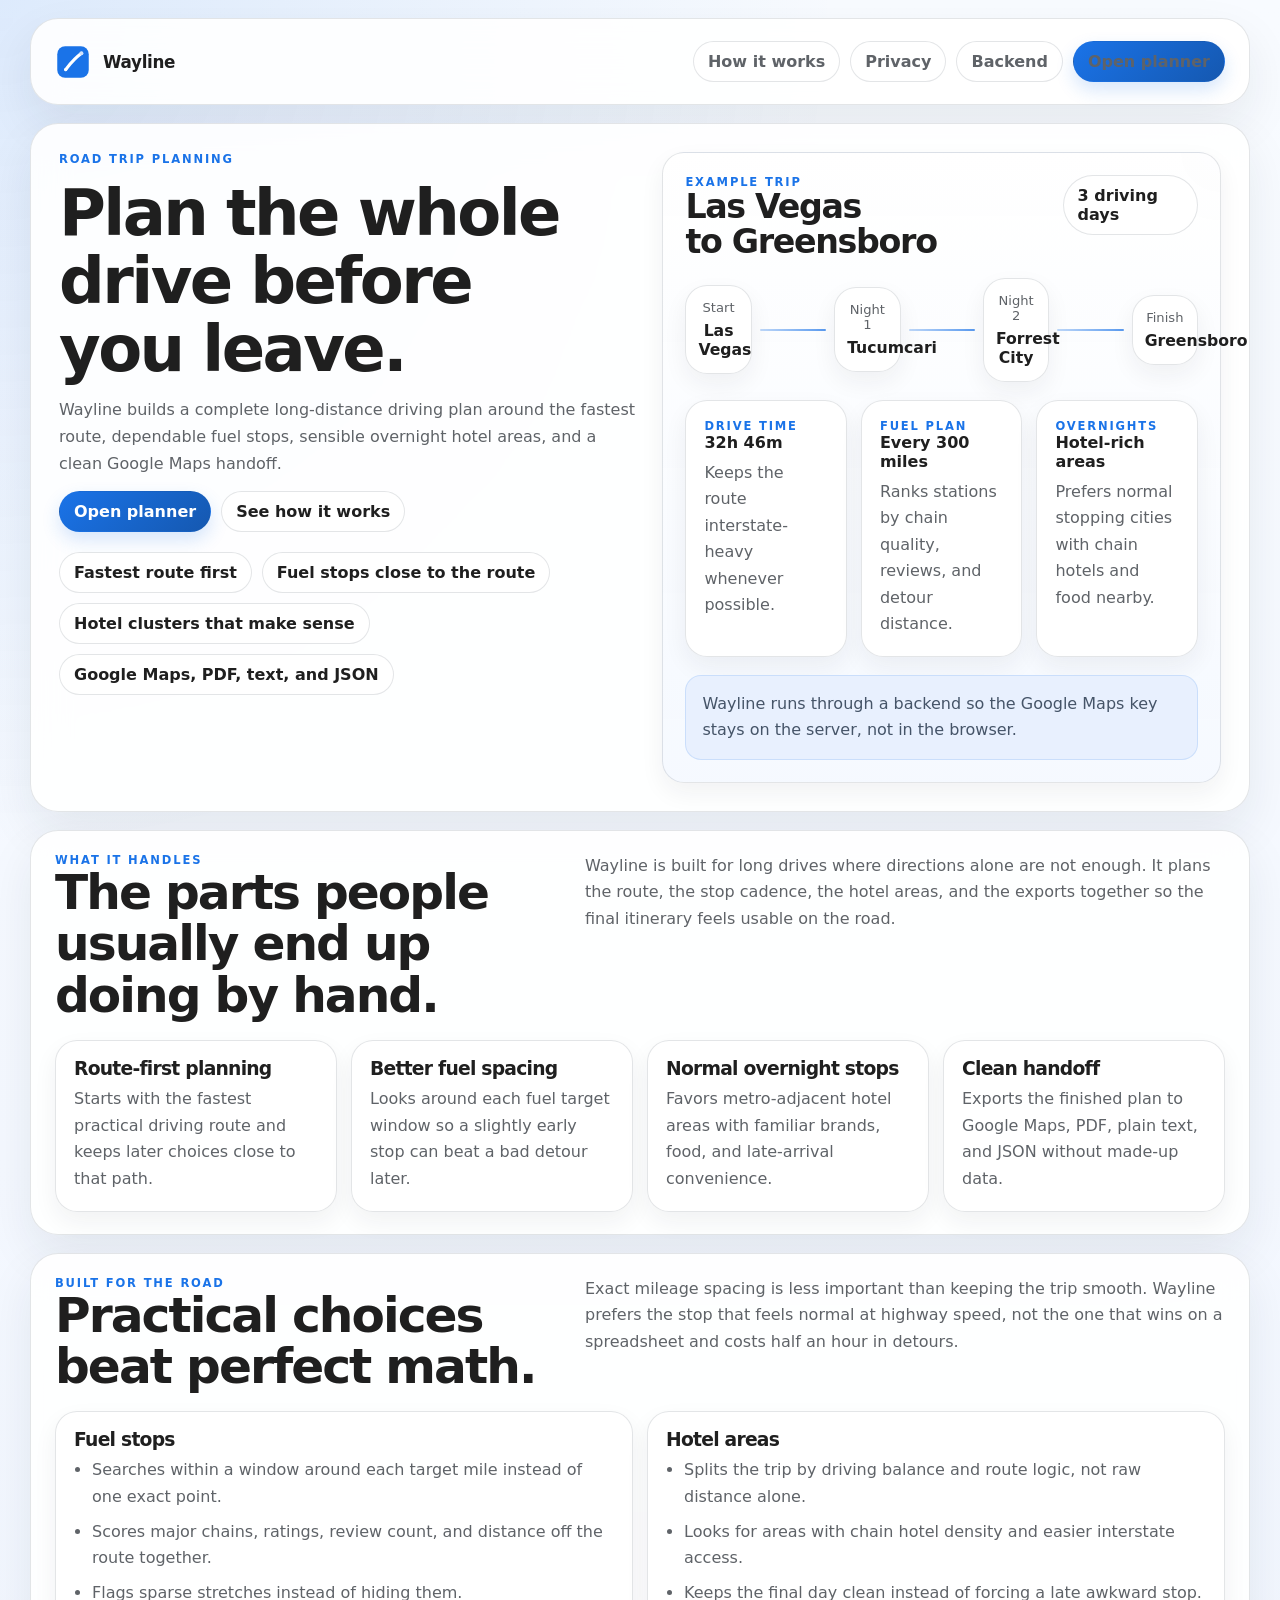
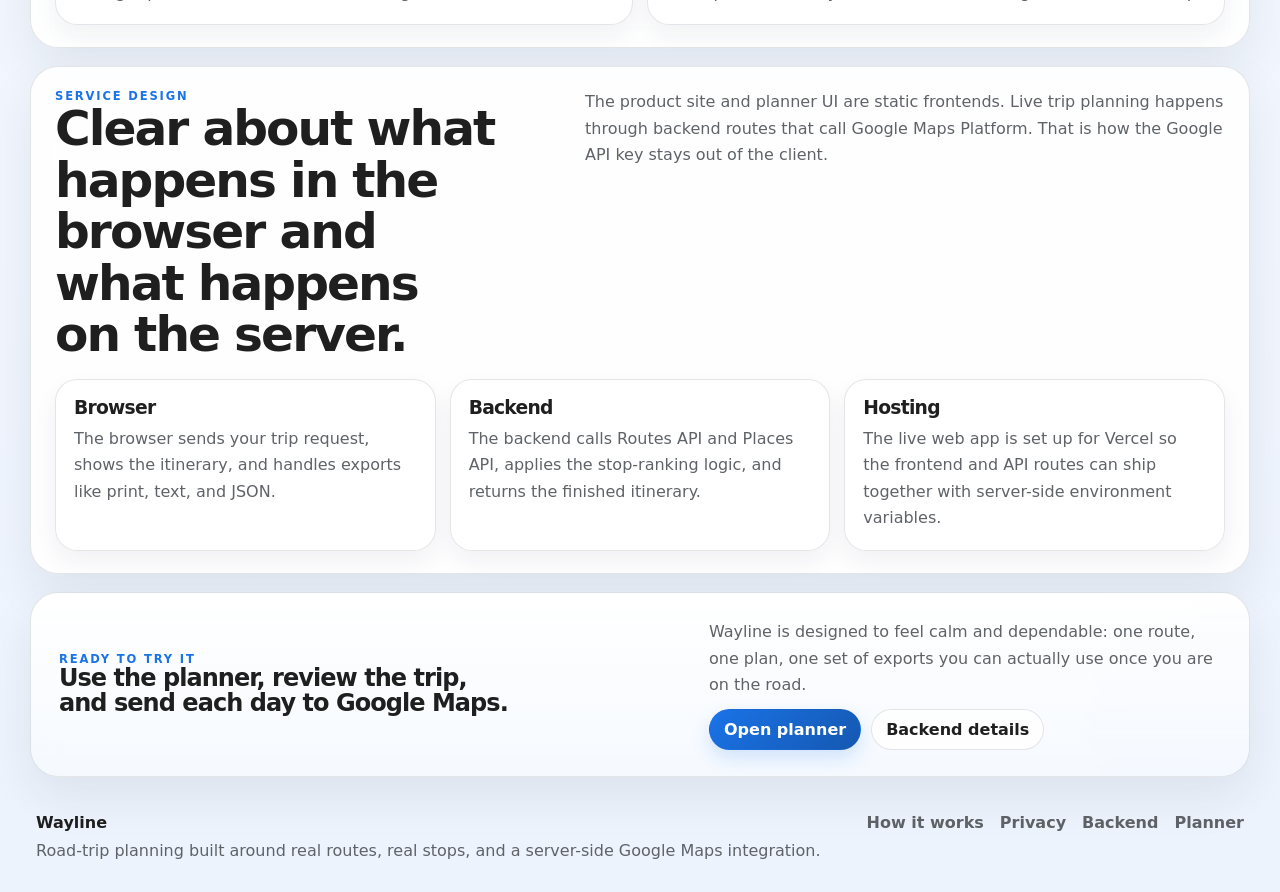
==== index.html @ 6472df56 "Initial public Wayline site" ====
<!doctype html>
<html lang="en">
  <head>
    <meta charset="UTF-8" />
    <meta name="viewport" content="width=device-width, initial-scale=1.0" />
    <title>Wayline</title>
    <link rel="icon" type="image/svg+xml" href="./assets/wayline-mark.svg" />
    <link rel="stylesheet" href="./styles.css" />
  </head>
  <body>
    <div class="site-shell">
      <header class="site-header">
        <a class="brand" href="./">
          <img src="./assets/wayline-mark.svg" alt="Wayline logo" />
          <span>Wayline</span>
        </a>

        <nav class="site-nav">
          <a href="./how-it-works/">How it works</a>
          <a href="./privacy/">Privacy</a>
          <a href="./backend/">Backend</a>
          <a class="nav-emphasis" href="./planner/">Open planner</a>
        </nav>
      </header>

      <main>
        <section class="hero">
          <div class="hero-copy">
            <div class="eyebrow">Road trip planning</div>
            <h1>Plan the whole drive before you leave.</h1>
            <p>
              Wayline builds a complete long-distance driving plan around the fastest route, dependable fuel stops, sensible overnight hotel areas, and a clean Google Maps handoff.
            </p>

            <div class="cta-row">
              <a class="primary-link" href="./planner/">Open planner</a>
              <a class="secondary-link" href="./how-it-works/">See how it works</a>
            </div>

            <div class="tag-row">
              <span>Fastest route first</span>
              <span>Fuel stops close to the route</span>
              <span>Hotel clusters that make sense</span>
              <span>Google Maps, PDF, text, and JSON</span>
            </div>
          </div>

          <aside class="hero-panel">
            <div class="mini-board">
              <div class="mini-label-row">
                <div>
                  <div class="mini-label">Example trip</div>
                  <h2>Las Vegas to Greensboro</h2>
                </div>
                <span class="mini-pill">3 driving days</span>
              </div>

              <div class="route-strip">
                <div class="route-stop">
                  <span>Start</span>
                  <strong>Las Vegas</strong>
                </div>
                <div class="route-connector"></div>
                <div class="route-stop">
                  <span>Night 1</span>
                  <strong>Tucumcari</strong>
                </div>
                <div class="route-connector"></div>
                <div class="route-stop">
                  <span>Night 2</span>
                  <strong>Forrest City</strong>
                </div>
                <div class="route-connector"></div>
                <div class="route-stop">
                  <span>Finish</span>
                  <strong>Greensboro</strong>
                </div>
              </div>

              <div class="mini-grid">
                <article>
                  <div class="mini-label">Drive time</div>
                  <strong>32h 46m</strong>
                  <p>Keeps the route interstate-heavy whenever possible.</p>
                </article>
                <article>
                  <div class="mini-label">Fuel plan</div>
                  <strong>Every 300 miles</strong>
                  <p>Ranks stations by chain quality, reviews, and detour distance.</p>
                </article>
                <article>
                  <div class="mini-label">Overnights</div>
                  <strong>Hotel-rich areas</strong>
                  <p>Prefers normal stopping cities with chain hotels and food nearby.</p>
                </article>
              </div>

              <div class="hero-note">
                Wayline runs through a backend so the Google Maps key stays on the server, not in the browser.
              </div>
            </div>
          </aside>
        </section>

        <section class="section">
          <div class="section-heading">
            <div>
              <div class="eyebrow">What it handles</div>
              <h2>The parts people usually end up doing by hand.</h2>
            </div>
            <p>
              Wayline is built for long drives where directions alone are not enough. It plans the route, the stop cadence, the hotel areas, and the exports together so the final itinerary feels usable on the road.
            </p>
          </div>

          <div class="card-grid four-up">
            <article class="info-card">
              <h3>Route-first planning</h3>
              <p>Starts with the fastest practical driving route and keeps later choices close to that path.</p>
            </article>
            <article class="info-card">
              <h3>Better fuel spacing</h3>
              <p>Looks around each fuel target window so a slightly early stop can beat a bad detour later.</p>
            </article>
            <article class="info-card">
              <h3>Normal overnight stops</h3>
              <p>Favors metro-adjacent hotel areas with familiar brands, food, and late-arrival convenience.</p>
            </article>
            <article class="info-card">
              <h3>Clean handoff</h3>
              <p>Exports the finished plan to Google Maps, PDF, plain text, and JSON without made-up data.</p>
            </article>
          </div>
        </section>

        <section class="section">
          <div class="section-heading">
            <div>
              <div class="eyebrow">Built for the road</div>
              <h2>Practical choices beat perfect math.</h2>
            </div>
            <p>
              Exact mileage spacing is less important than keeping the trip smooth. Wayline prefers the stop that feels normal at highway speed, not the one that wins on a spreadsheet and costs half an hour in detours.
            </p>
          </div>

          <div class="card-grid split">
            <article class="info-card">
              <h3>Fuel stops</h3>
              <ul class="plain-list">
                <li>Searches within a window around each target mile instead of one exact point.</li>
                <li>Scores major chains, ratings, review count, and distance off the route together.</li>
                <li>Flags sparse stretches instead of hiding them.</li>
              </ul>
            </article>

            <article class="info-card">
              <h3>Hotel areas</h3>
              <ul class="plain-list">
                <li>Splits the trip by driving balance and route logic, not raw distance alone.</li>
                <li>Looks for areas with chain hotel density and easier interstate access.</li>
                <li>Keeps the final day clean instead of forcing a late awkward stop.</li>
              </ul>
            </article>
          </div>
        </section>

        <section class="section">
          <div class="section-heading">
            <div>
              <div class="eyebrow">Service design</div>
              <h2>Clear about what happens in the browser and what happens on the server.</h2>
            </div>
            <p>
              The product site and planner UI are static frontends. Live trip planning happens through backend routes that call Google Maps Platform. That is how the Google API key stays out of the client.
            </p>
          </div>

          <div class="card-grid three-up">
            <article class="info-card">
              <h3>Browser</h3>
              <p>The browser sends your trip request, shows the itinerary, and handles exports like print, text, and JSON.</p>
            </article>
            <article class="info-card">
              <h3>Backend</h3>
              <p>The backend calls Routes API and Places API, applies the stop-ranking logic, and returns the finished itinerary.</p>
            </article>
            <article class="info-card">
              <h3>Hosting</h3>
              <p>The live web app is set up for Vercel so the frontend and API routes can ship together with server-side environment variables.</p>
            </article>
          </div>
        </section>

        <section class="quote-panel">
          <div class="quote-grid">
            <div>
              <div class="eyebrow">Ready to try it</div>
              <h2>Use the planner, review the trip, and send each day to Google Maps.</h2>
            </div>

            <div class="quote-actions">
              <p>
                Wayline is designed to feel calm and dependable: one route, one plan, one set of exports you can actually use once you are on the road.
              </p>
              <div class="cta-row">
                <a class="primary-link" href="./planner/">Open planner</a>
                <a class="secondary-link" href="./backend/">Backend details</a>
              </div>
            </div>
          </div>
        </section>
      </main>

      <footer class="site-footer">
        <div>
          <strong>Wayline</strong>
          <p>Road-trip planning built around real routes, real stops, and a server-side Google Maps integration.</p>
        </div>

        <div class="footer-links">
          <a href="./how-it-works/">How it works</a>
          <a href="./privacy/">Privacy</a>
          <a href="./backend/">Backend</a>
          <a href="./planner/">Planner</a>
        </div>
      </footer>
    </div>
  </body>
</html>
---- styles.css ----
:root {
  --page: #f4f8ff;
  --page-deep: #edf3fd;
  --surface: rgba(255, 255, 255, 0.9);
  --surface-strong: rgba(255, 255, 255, 0.98);
  --surface-soft: #f8fbff;
  --line: rgba(59, 72, 89, 0.14);
  --line-strong: rgba(59, 72, 89, 0.22);
  --text: #1f1f1f;
  --muted: #5f6368;
  --muted-strong: #455468;
  --primary: #1a73e8;
  --primary-strong: #1558b0;
  --primary-soft: #e8f0fe;
  --shadow-lg: 0 20px 48px rgba(31, 41, 55, 0.08);
  --shadow-sm: 0 10px 24px rgba(31, 41, 55, 0.06);
  --radius-xl: 28px;
  --radius-lg: 22px;
  --radius-md: 16px;
  --font-body: system-ui, -apple-system, BlinkMacSystemFont, "Segoe UI", Roboto, Arial, sans-serif;
  --font-mono: "SFMono-Regular", Consolas, "Liberation Mono", monospace;
}

* {
  box-sizing: border-box;
}

html,
body {
  margin: 0;
  min-height: 100%;
  background:
    radial-gradient(circle at top left, rgba(26, 115, 232, 0.12), transparent 30%),
    linear-gradient(180deg, #f8fbff 0%, var(--page) 46%, var(--page-deep) 100%);
  color: var(--text);
  font-family: var(--font-body);
}

body {
  padding: 0 0 28px;
}

a {
  color: inherit;
  text-decoration: none;
}

img {
  display: block;
  max-width: 100%;
}

code {
  font-family: var(--font-mono);
}

.site-shell {
  width: min(1220px, calc(100% - 28px));
  margin: 18px auto 0;
}

.site-header,
.hero,
.section,
.quote-panel,
.toc,
.doc-panel {
  border: 1px solid var(--line);
  border-radius: var(--radius-xl);
  background: var(--surface);
  box-shadow: var(--shadow-lg);
  backdrop-filter: blur(18px);
}

.site-header,
.section,
.quote-panel,
.toc,
.doc-panel {
  padding: 22px 24px;
}

.site-header {
  display: flex;
  justify-content: space-between;
  align-items: center;
  gap: 16px;
}

.brand {
  display: inline-flex;
  align-items: center;
  gap: 12px;
  font-size: 1.05rem;
  font-weight: 700;
  letter-spacing: -0.02em;
}

.brand img {
  width: 36px;
  height: 36px;
}

.site-nav {
  display: flex;
  flex-wrap: wrap;
  align-items: center;
  justify-content: flex-end;
  gap: 10px;
}

.site-nav a,
.nav-emphasis,
.primary-link,
.secondary-link,
.mini-pill,
.tag-row span {
  display: inline-flex;
  align-items: center;
  justify-content: center;
  min-height: 40px;
  padding: 10px 14px;
  border-radius: 999px;
  border: 1px solid transparent;
  font-weight: 600;
  transition: transform 120ms ease, background 120ms ease, border-color 120ms ease, box-shadow 120ms ease;
}

.site-nav a {
  color: var(--muted);
}

.site-nav a:hover,
.primary-link:hover,
.secondary-link:hover {
  transform: translateY(-1px);
}

.nav-emphasis,
.primary-link {
  background: linear-gradient(135deg, var(--primary) 0%, var(--primary-strong) 100%);
  color: white;
  box-shadow: 0 8px 18px rgba(26, 115, 232, 0.18);
}

.secondary-link,
.mini-pill,
.tag-row span,
.site-nav a:not(.nav-emphasis) {
  border-color: var(--line);
  background: rgba(255, 255, 255, 0.88);
}

.hero,
.section,
.quote-panel {
  margin-top: 18px;
}

.hero {
  display: grid;
  grid-template-columns: minmax(0, 1.02fr) minmax(320px, 0.98fr);
  gap: 22px;
  padding: 28px;
  align-items: stretch;
}

.hero-copy,
.hero-panel,
.mini-board,
.section-heading,
.info-card,
.doc-hero,
.doc-panel {
  min-width: 0;
}

.eyebrow,
.mini-label {
  text-transform: uppercase;
  letter-spacing: 0.16em;
  font-size: 0.72rem;
  color: var(--primary);
  font-weight: 700;
}

.hero h1,
.hero h2,
.section-heading h2,
.info-card h3,
.doc-hero h1,
.doc-panel h2,
.doc-panel h3,
.quote-panel h2 {
  margin: 0;
  letter-spacing: -0.04em;
  line-height: 1.06;
  text-wrap: balance;
}

.hero h1 {
  max-width: 12ch;
  font-size: clamp(2.65rem, 5vw, 4.9rem);
}

.hero h2 {
  font-size: clamp(1.7rem, 2.6vw, 2.4rem);
}

.hero p,
.section-heading p,
.info-card p,
.hero-note,
.quote-panel p,
.doc-hero p,
.doc-panel p,
.doc-panel li,
.site-footer p {
  margin: 0;
  color: var(--muted);
  line-height: 1.66;
}

.hero-copy {
  display: grid;
  align-content: start;
  gap: 14px;
}

.cta-row,
.tag-row,
.quote-actions,
.doc-actions {
  display: flex;
  flex-wrap: wrap;
  gap: 10px;
}

.tag-row {
  margin-top: 6px;
}

.hero-panel {
  padding: 22px;
  border: 1px solid var(--line);
  border-radius: var(--radius-lg);
  background:
    linear-gradient(180deg, rgba(255, 255, 255, 0.98), rgba(245, 249, 255, 0.96)),
    radial-gradient(circle at top right, rgba(26, 115, 232, 0.12), transparent 26%);
  box-shadow: var(--shadow-sm);
}

.mini-board {
  display: grid;
  gap: 18px;
}

.mini-label-row,
.section-heading,
.quote-grid {
  display: flex;
  justify-content: space-between;
  align-items: flex-start;
  gap: 16px;
}

.mini-label-row > *,
.section-heading > *,
.quote-grid > * {
  min-width: 0;
}

.route-strip {
  display: grid;
  grid-template-columns: repeat(7, minmax(0, 1fr));
  gap: 8px;
  align-items: center;
}

.route-stop,
.info-card,
.mini-grid article {
  border: 1px solid var(--line);
  border-radius: var(--radius-lg);
  background: var(--surface-strong);
  box-shadow: var(--shadow-sm);
}

.route-stop {
  padding: 14px 12px;
  text-align: center;
}

.route-stop span {
  display: block;
  margin-bottom: 6px;
  color: var(--muted);
  font-size: 0.82rem;
}

.route-stop strong {
  display: block;
  font-size: 0.98rem;
}

.route-connector {
  height: 2px;
  border-radius: 999px;
  background: linear-gradient(90deg, rgba(26, 115, 232, 0.28), rgba(26, 115, 232, 0.72));
}

.mini-grid,
.card-grid,
.doc-stack {
  display: grid;
  gap: 14px;
}

.mini-grid {
  grid-template-columns: repeat(3, minmax(0, 1fr));
}

.mini-grid article,
.info-card {
  padding: 18px;
}

.mini-grid strong,
.info-card h3 {
  display: block;
  margin-bottom: 8px;
}

.hero-note {
  padding: 15px 16px;
  border-radius: var(--radius-md);
  background: var(--primary-soft);
  color: var(--muted-strong);
  border: 1px solid rgba(26, 115, 232, 0.14);
}

.section-heading {
  margin-bottom: 18px;
}

.section-heading h2 {
  font-size: clamp(2rem, 3.8vw, 3.4rem);
  max-width: 15ch;
}

.section-heading p {
  max-width: 40rem;
}

.four-up {
  grid-template-columns: repeat(4, minmax(0, 1fr));
}

.three-up {
  grid-template-columns: repeat(3, minmax(0, 1fr));
}

.split {
  grid-template-columns: repeat(2, minmax(0, 1fr));
}

.plain-list,
.steps {
  margin: 0;
  padding-left: 18px;
  color: var(--muted);
  line-height: 1.66;
}

.plain-list li + li,
.steps li + li {
  margin-top: 8px;
}

.quote-panel {
  padding: 26px 28px;
  background:
    linear-gradient(180deg, rgba(255, 255, 255, 0.98), rgba(245, 249, 255, 0.94)),
    radial-gradient(circle at top right, rgba(26, 115, 232, 0.1), transparent 28%);
}

.quote-grid {
  align-items: center;
}

.quote-actions {
  flex-direction: column;
  align-items: flex-start;
  max-width: 32rem;
}

.doc-hero {
  display: grid;
  gap: 14px;
}

.doc-hero h1 {
  font-size: clamp(2.4rem, 4.5vw, 4.4rem);
  max-width: 13ch;
}

.doc-grid {
  display: grid;
  grid-template-columns: 270px minmax(0, 1fr);
  gap: 18px;
  margin-top: 18px;
}

.toc {
  position: sticky;
  top: 18px;
  align-self: start;
}

.toc nav {
  display: grid;
  gap: 10px;
  margin-top: 12px;
}

.toc a {
  color: var(--muted);
  font-weight: 600;
}

.toc a:hover {
  color: var(--muted-strong);
}

.doc-panel {
  display: grid;
  gap: 12px;
}

.code-block {
  margin: 0;
  padding: 16px;
  border-radius: var(--radius-md);
  border: 1px solid var(--line);
  background: var(--surface-soft);
  overflow-x: auto;
  font-family: var(--font-mono);
  font-size: 0.93rem;
  line-height: 1.58;
  color: var(--muted-strong);
}

.site-footer {
  display: flex;
  justify-content: space-between;
  align-items: flex-start;
  gap: 18px;
  margin-top: 18px;
  padding: 18px 6px 0;
}

.site-footer strong {
  display: block;
  margin-bottom: 6px;
}

.footer-links {
  display: flex;
  flex-wrap: wrap;
  gap: 16px;
  justify-content: flex-end;
}

.footer-links a {
  color: var(--muted);
  font-weight: 600;
}

.footer-links a:hover {
  color: var(--muted-strong);
}

@media (max-width: 1160px) {
  .hero,
  .four-up,
  .three-up,
  .split,
  .mini-grid,
  .doc-grid {
    grid-template-columns: 1fr;
  }

  .route-strip {
    grid-template-columns: 1fr;
  }

  .route-connector {
    height: 14px;
    width: 2px;
    justify-self: center;
  }

  .section-heading,
  .mini-label-row,
  .quote-grid,
  .site-footer {
    flex-direction: column;
  }

  .section-heading h2,
  .doc-hero h1 {
    max-width: none;
  }

  .toc {
    position: static;
  }
}

@media (max-width: 760px) {
  .site-shell {
    width: min(100% - 18px, 1220px);
    margin-top: 10px;
  }

  .site-header,
  .hero,
  .section,
  .quote-panel,
  .toc,
  .doc-panel {
    padding: 18px;
  }

  .site-header {
    flex-direction: column;
    align-items: flex-start;
  }

  .site-nav {
    width: 100%;
    justify-content: flex-start;
  }

  .hero h1 {
    max-width: none;
    font-size: 2.75rem;
  }

  .section-heading h2 {
    font-size: 2.25rem;
  }
}
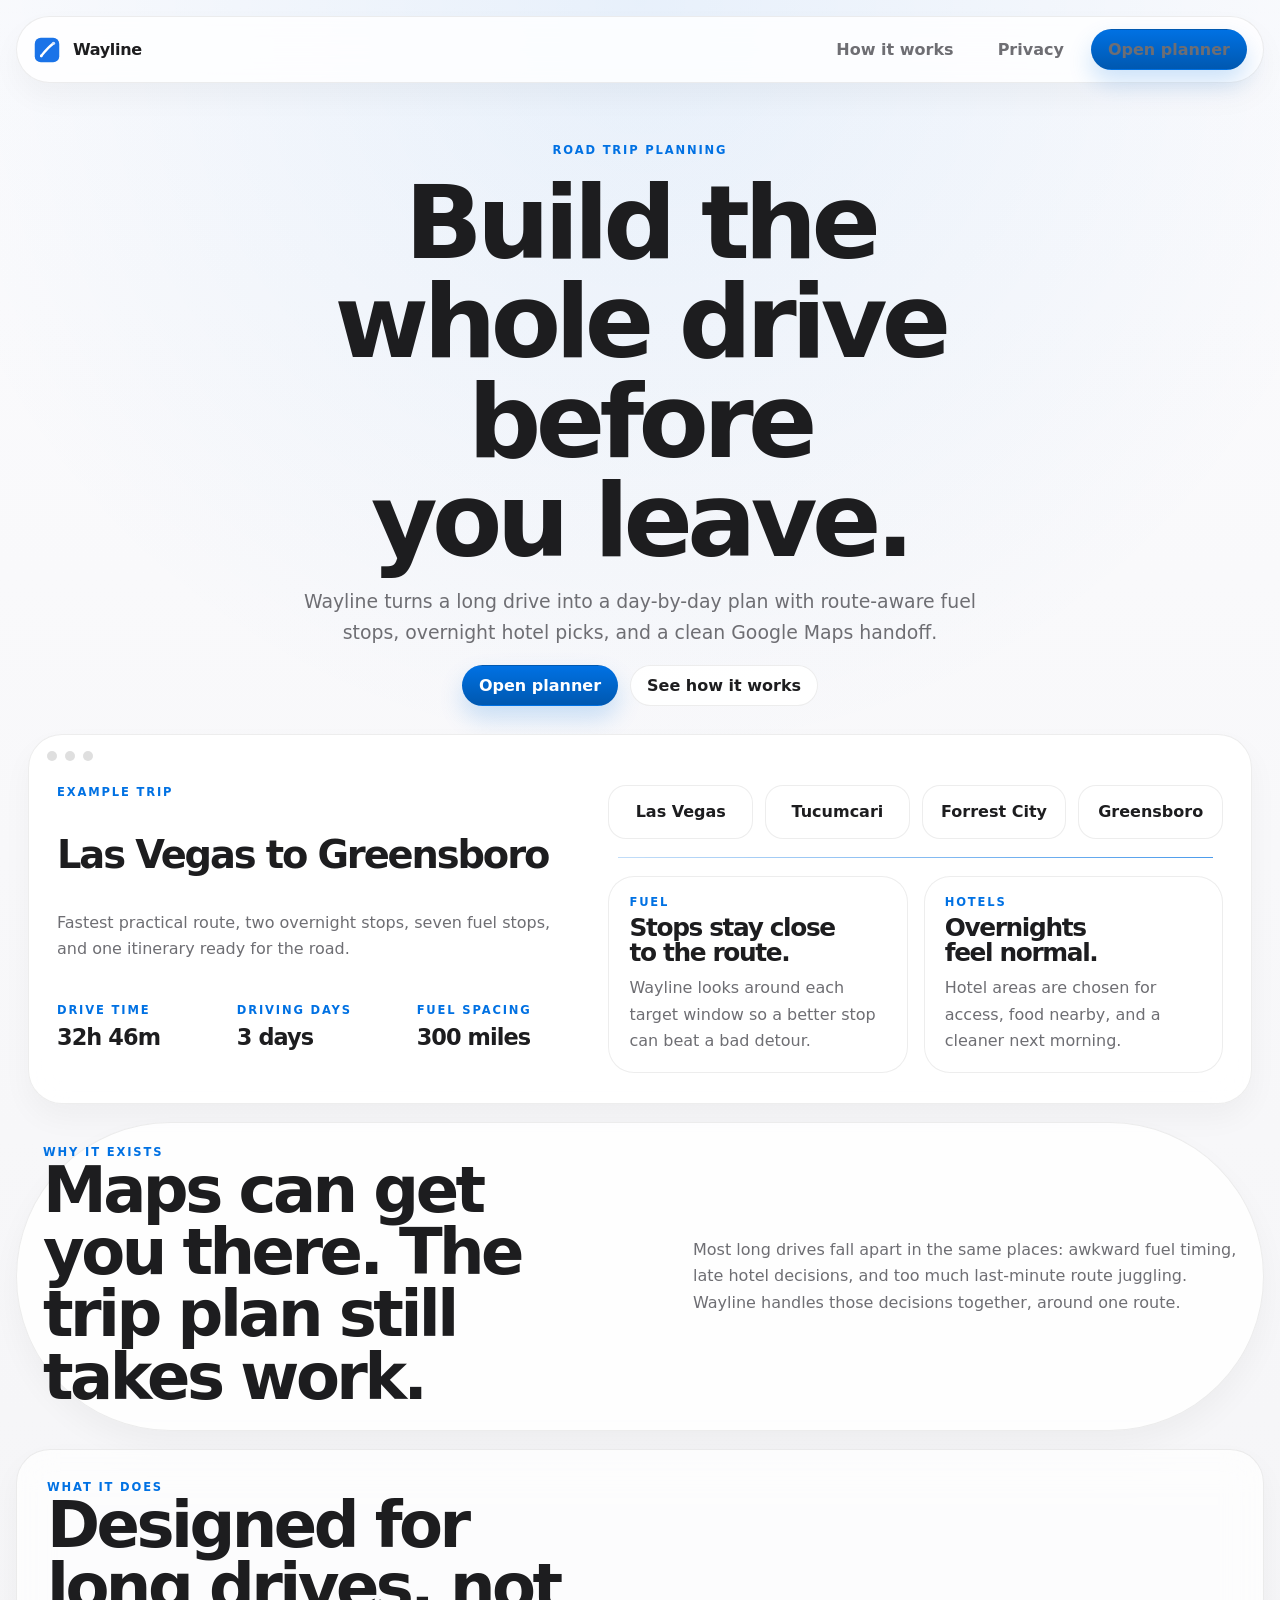
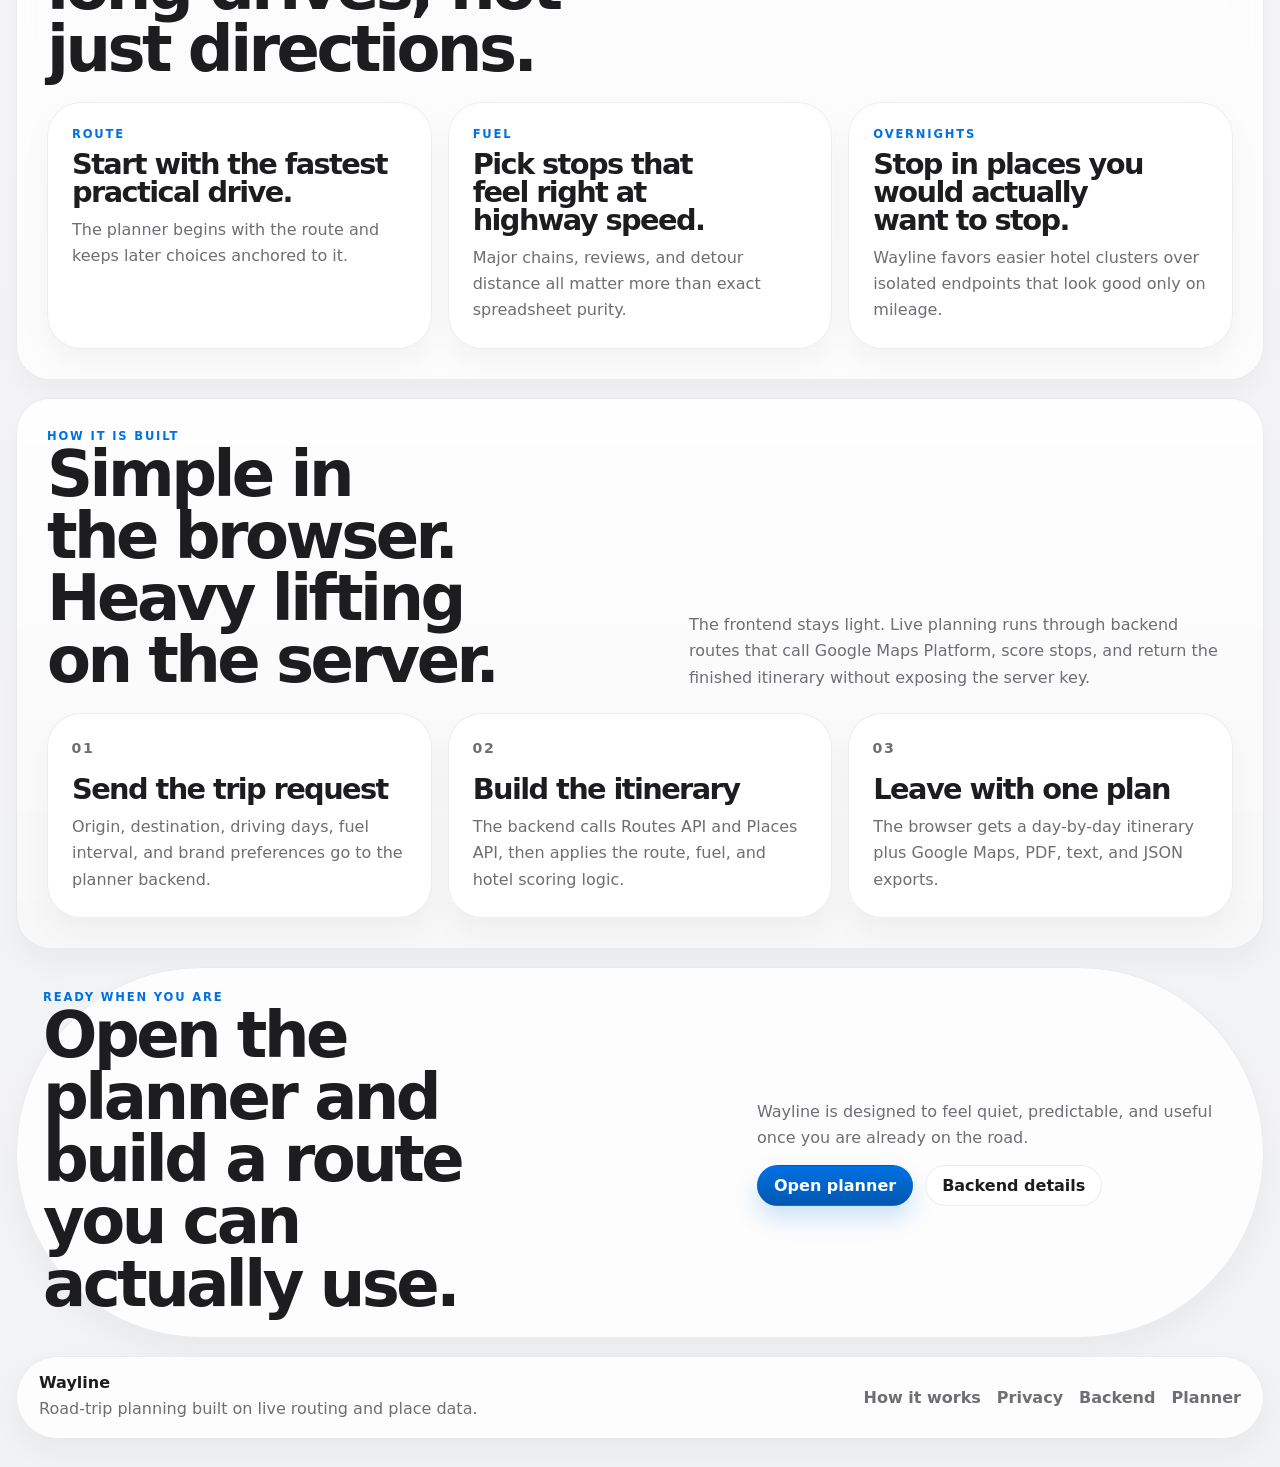
==== commit 145476d3: "Refresh Wayline public site" ====
--- a/index.html
+++ b/index.html
@@ -18,195 +18,163 @@
         <nav class="site-nav">
           <a href="./how-it-works/">How it works</a>
           <a href="./privacy/">Privacy</a>
-          <a href="./backend/">Backend</a>
-          <a class="nav-emphasis" href="./planner/">Open planner</a>
+          <a class="nav-action" href="./planner/">Open planner</a>
         </nav>
       </header>
 
       <main>
-        <section class="hero">
-          <div class="hero-copy">
+        <section class="hero hero-home">
+          <div class="hero-copy hero-copy-center">
             <div class="eyebrow">Road trip planning</div>
-            <h1>Plan the whole drive before you leave.</h1>
-            <p>
-              Wayline builds a complete long-distance driving plan around the fastest route, dependable fuel stops, sensible overnight hotel areas, and a clean Google Maps handoff.
+            <h1>Build the whole drive before you leave.</h1>
+            <p class="hero-summary">
+              Wayline turns a long drive into a day-by-day plan with route-aware fuel stops, overnight hotel picks, and a clean Google Maps handoff.
             </p>
 
             <div class="cta-row">
               <a class="primary-link" href="./planner/">Open planner</a>
               <a class="secondary-link" href="./how-it-works/">See how it works</a>
             </div>
+          </div>
 
-            <div class="tag-row">
-              <span>Fastest route first</span>
-              <span>Fuel stops close to the route</span>
-              <span>Hotel clusters that make sense</span>
-              <span>Google Maps, PDF, text, and JSON</span>
+          <div class="showcase-window">
+            <div class="window-bar">
+              <span></span>
+              <span></span>
+              <span></span>
+            </div>
+
+            <div class="showcase-grid">
+              <section class="showcase-summary">
+                <div class="mini-label">Example trip</div>
+                <h2>Las Vegas to Greensboro</h2>
+                <p>Fastest practical route, two overnight stops, seven fuel stops, and one itinerary ready for the road.</p>
+
+                <div class="metric-row">
+                  <div>
+                    <span class="metric-kicker">Drive time</span>
+                    <strong>32h 46m</strong>
+                  </div>
+                  <div>
+                    <span class="metric-kicker">Driving days</span>
+                    <strong>3 days</strong>
+                  </div>
+                  <div>
+                    <span class="metric-kicker">Fuel spacing</span>
+                    <strong>300 miles</strong>
+                  </div>
+                </div>
+              </section>
+
+              <section class="showcase-route">
+                <div class="route-pill-row">
+                  <span>Las Vegas</span>
+                  <span>Tucumcari</span>
+                  <span>Forrest City</span>
+                  <span>Greensboro</span>
+                </div>
+
+                <div class="route-line"></div>
+
+                <div class="detail-grid">
+                  <article class="detail-card">
+                    <div class="mini-label">Fuel</div>
+                    <h3>Stops stay close to the route.</h3>
+                    <p>Wayline looks around each target window so a better stop can beat a bad detour.</p>
+                  </article>
+                  <article class="detail-card">
+                    <div class="mini-label">Hotels</div>
+                    <h3>Overnights feel normal.</h3>
+                    <p>Hotel areas are chosen for access, food nearby, and a cleaner next morning.</p>
+                  </article>
+                </div>
+              </section>
+            </div>
+          </div>
+        </section>
+
+        <section class="statement-band">
+          <div class="statement-copy">
+            <div class="eyebrow">Why it exists</div>
+            <h2>Maps can get you there. The trip plan still takes work.</h2>
+          </div>
+          <p>
+            Most long drives fall apart in the same places: awkward fuel timing, late hotel decisions, and too much last-minute route juggling. Wayline handles those decisions together, around one route.
+          </p>
+        </section>
+
+        <section class="section">
+          <div class="section-heading section-heading-compact">
+            <div>
+              <div class="eyebrow">What it does</div>
+              <h2>Designed for long drives, not just directions.</h2>
             </div>
           </div>
 
-          <aside class="hero-panel">
-            <div class="mini-board">
-              <div class="mini-label-row">
-                <div>
-                  <div class="mini-label">Example trip</div>
-                  <h2>Las Vegas to Greensboro</h2>
-                </div>
-                <span class="mini-pill">3 driving days</span>
-              </div>
+          <div class="feature-grid">
+            <article class="feature-card">
+              <div class="mini-label">Route</div>
+              <h3>Start with the fastest practical drive.</h3>
+              <p>The planner begins with the route and keeps later choices anchored to it.</p>
+            </article>
 
-              <div class="route-strip">
-                <div class="route-stop">
-                  <span>Start</span>
-                  <strong>Las Vegas</strong>
-                </div>
-                <div class="route-connector"></div>
-                <div class="route-stop">
-                  <span>Night 1</span>
-                  <strong>Tucumcari</strong>
-                </div>
-                <div class="route-connector"></div>
-                <div class="route-stop">
-                  <span>Night 2</span>
-                  <strong>Forrest City</strong>
-                </div>
-                <div class="route-connector"></div>
-                <div class="route-stop">
-                  <span>Finish</span>
-                  <strong>Greensboro</strong>
-                </div>
-              </div>
+            <article class="feature-card">
+              <div class="mini-label">Fuel</div>
+              <h3>Pick stops that feel right at highway speed.</h3>
+              <p>Major chains, reviews, and detour distance all matter more than exact spreadsheet purity.</p>
+            </article>
 
-              <div class="mini-grid">
-                <article>
-                  <div class="mini-label">Drive time</div>
-                  <strong>32h 46m</strong>
-                  <p>Keeps the route interstate-heavy whenever possible.</p>
-                </article>
-                <article>
-                  <div class="mini-label">Fuel plan</div>
-                  <strong>Every 300 miles</strong>
-                  <p>Ranks stations by chain quality, reviews, and detour distance.</p>
-                </article>
-                <article>
-                  <div class="mini-label">Overnights</div>
-                  <strong>Hotel-rich areas</strong>
-                  <p>Prefers normal stopping cities with chain hotels and food nearby.</p>
-                </article>
-              </div>
-
-              <div class="hero-note">
-                Wayline runs through a backend so the Google Maps key stays on the server, not in the browser.
-              </div>
-            </div>
-          </aside>
-        </section>
-
-        <section class="section">
-          <div class="section-heading">
-            <div>
-              <div class="eyebrow">What it handles</div>
-              <h2>The parts people usually end up doing by hand.</h2>
-            </div>
-            <p>
-              Wayline is built for long drives where directions alone are not enough. It plans the route, the stop cadence, the hotel areas, and the exports together so the final itinerary feels usable on the road.
-            </p>
-          </div>
-
-          <div class="card-grid four-up">
-            <article class="info-card">
-              <h3>Route-first planning</h3>
-              <p>Starts with the fastest practical driving route and keeps later choices close to that path.</p>
-            </article>
-            <article class="info-card">
-              <h3>Better fuel spacing</h3>
-              <p>Looks around each fuel target window so a slightly early stop can beat a bad detour later.</p>
-            </article>
-            <article class="info-card">
-              <h3>Normal overnight stops</h3>
-              <p>Favors metro-adjacent hotel areas with familiar brands, food, and late-arrival convenience.</p>
-            </article>
-            <article class="info-card">
-              <h3>Clean handoff</h3>
-              <p>Exports the finished plan to Google Maps, PDF, plain text, and JSON without made-up data.</p>
+            <article class="feature-card">
+              <div class="mini-label">Overnights</div>
+              <h3>Stop in places you would actually want to stop.</h3>
+              <p>Wayline favors easier hotel clusters over isolated endpoints that look good only on mileage.</p>
             </article>
           </div>
         </section>
 
-        <section class="section">
-          <div class="section-heading">
+        <section class="section section-dark">
+          <div class="section-heading section-heading-compact">
             <div>
-              <div class="eyebrow">Built for the road</div>
-              <h2>Practical choices beat perfect math.</h2>
+              <div class="eyebrow">How it is built</div>
+              <h2>Simple in the browser. Heavy lifting on the server.</h2>
             </div>
             <p>
-              Exact mileage spacing is less important than keeping the trip smooth. Wayline prefers the stop that feels normal at highway speed, not the one that wins on a spreadsheet and costs half an hour in detours.
+              The frontend stays light. Live planning runs through backend routes that call Google Maps Platform, score stops, and return the finished itinerary without exposing the server key.
             </p>
           </div>
 
-          <div class="card-grid split">
-            <article class="info-card">
-              <h3>Fuel stops</h3>
-              <ul class="plain-list">
-                <li>Searches within a window around each target mile instead of one exact point.</li>
-                <li>Scores major chains, ratings, review count, and distance off the route together.</li>
-                <li>Flags sparse stretches instead of hiding them.</li>
-              </ul>
+          <div class="process-grid">
+            <article class="process-card">
+              <span class="step-number">01</span>
+              <h3>Send the trip request</h3>
+              <p>Origin, destination, driving days, fuel interval, and brand preferences go to the planner backend.</p>
             </article>
 
-            <article class="info-card">
-              <h3>Hotel areas</h3>
-              <ul class="plain-list">
-                <li>Splits the trip by driving balance and route logic, not raw distance alone.</li>
-                <li>Looks for areas with chain hotel density and easier interstate access.</li>
-                <li>Keeps the final day clean instead of forcing a late awkward stop.</li>
-              </ul>
+            <article class="process-card">
+              <span class="step-number">02</span>
+              <h3>Build the itinerary</h3>
+              <p>The backend calls Routes API and Places API, then applies the route, fuel, and hotel scoring logic.</p>
+            </article>
+
+            <article class="process-card">
+              <span class="step-number">03</span>
+              <h3>Leave with one plan</h3>
+              <p>The browser gets a day-by-day itinerary plus Google Maps, PDF, text, and JSON exports.</p>
             </article>
           </div>
         </section>
 
-        <section class="section">
-          <div class="section-heading">
-            <div>
-              <div class="eyebrow">Service design</div>
-              <h2>Clear about what happens in the browser and what happens on the server.</h2>
-            </div>
-            <p>
-              The product site and planner UI are static frontends. Live trip planning happens through backend routes that call Google Maps Platform. That is how the Google API key stays out of the client.
-            </p>
+        <section class="closing-band">
+          <div>
+            <div class="eyebrow">Ready when you are</div>
+            <h2>Open the planner and build a route you can actually use.</h2>
           </div>
 
-          <div class="card-grid three-up">
-            <article class="info-card">
-              <h3>Browser</h3>
-              <p>The browser sends your trip request, shows the itinerary, and handles exports like print, text, and JSON.</p>
-            </article>
-            <article class="info-card">
-              <h3>Backend</h3>
-              <p>The backend calls Routes API and Places API, applies the stop-ranking logic, and returns the finished itinerary.</p>
-            </article>
-            <article class="info-card">
-              <h3>Hosting</h3>
-              <p>The live web app is set up for Vercel so the frontend and API routes can ship together with server-side environment variables.</p>
-            </article>
-          </div>
-        </section>
-
-        <section class="quote-panel">
-          <div class="quote-grid">
-            <div>
-              <div class="eyebrow">Ready to try it</div>
-              <h2>Use the planner, review the trip, and send each day to Google Maps.</h2>
-            </div>
-
-            <div class="quote-actions">
-              <p>
-                Wayline is designed to feel calm and dependable: one route, one plan, one set of exports you can actually use once you are on the road.
-              </p>
-              <div class="cta-row">
-                <a class="primary-link" href="./planner/">Open planner</a>
-                <a class="secondary-link" href="./backend/">Backend details</a>
-              </div>
+          <div class="closing-actions">
+            <p>Wayline is designed to feel quiet, predictable, and useful once you are already on the road.</p>
+            <div class="cta-row">
+              <a class="primary-link" href="./planner/">Open planner</a>
+              <a class="secondary-link" href="./backend/">Backend details</a>
             </div>
           </div>
         </section>
@@ -215,7 +183,7 @@
       <footer class="site-footer">
         <div>
           <strong>Wayline</strong>
-          <p>Road-trip planning built around real routes, real stops, and a server-side Google Maps integration.</p>
+          <p>Road-trip planning built on live routing and place data.</p>
         </div>
 
         <div class="footer-links">
--- a/styles.css
+++ b/styles.css
@@ -1,23 +1,20 @@
 :root {
-  --page: #f4f8ff;
-  --page-deep: #edf3fd;
-  --surface: rgba(255, 255, 255, 0.9);
-  --surface-strong: rgba(255, 255, 255, 0.98);
-  --surface-soft: #f8fbff;
-  --line: rgba(59, 72, 89, 0.14);
-  --line-strong: rgba(59, 72, 89, 0.22);
-  --text: #1f1f1f;
-  --muted: #5f6368;
-  --muted-strong: #455468;
-  --primary: #1a73e8;
-  --primary-strong: #1558b0;
-  --primary-soft: #e8f0fe;
-  --shadow-lg: 0 20px 48px rgba(31, 41, 55, 0.08);
-  --shadow-sm: 0 10px 24px rgba(31, 41, 55, 0.06);
-  --radius-xl: 28px;
-  --radius-lg: 22px;
-  --radius-md: 16px;
-  --font-body: system-ui, -apple-system, BlinkMacSystemFont, "Segoe UI", Roboto, Arial, sans-serif;
+  --bg: #f5f5f7;
+  --surface: rgba(255, 255, 255, 0.82);
+  --surface-strong: rgba(255, 255, 255, 0.96);
+  --surface-dark: #ffffff;
+  --text: #1d1d1f;
+  --muted: #6e6e73;
+  --line: rgba(29, 29, 31, 0.08);
+  --line-strong: rgba(29, 29, 31, 0.12);
+  --accent: #0071e3;
+  --accent-strong: #0058b0;
+  --shadow: 0 24px 60px rgba(0, 0, 0, 0.06);
+  --shadow-soft: 0 14px 30px rgba(0, 0, 0, 0.04);
+  --radius-xl: 34px;
+  --radius-lg: 26px;
+  --radius-md: 18px;
+  --font-body: system-ui, -apple-system, BlinkMacSystemFont, "Segoe UI", Roboto, Helvetica, Arial, sans-serif;
   --font-mono: "SFMono-Regular", Consolas, "Liberation Mono", monospace;
 }
 
@@ -30,14 +27,14 @@
   margin: 0;
   min-height: 100%;
   background:
-    radial-gradient(circle at top left, rgba(26, 115, 232, 0.12), transparent 30%),
-    linear-gradient(180deg, #f8fbff 0%, var(--page) 46%, var(--page-deep) 100%);
+    radial-gradient(circle at top center, rgba(0, 113, 227, 0.08), transparent 24%),
+    linear-gradient(180deg, #fbfbfd 0%, var(--bg) 55%, #f1f2f4 100%);
   color: var(--text);
   font-family: var(--font-body);
 }
 
 body {
-  padding: 0 0 28px;
+  padding-bottom: 28px;
 }
 
 a {
@@ -55,79 +52,102 @@
 }
 
 .site-shell {
-  width: min(1220px, calc(100% - 28px));
-  margin: 18px auto 0;
+  width: min(1280px, calc(100% - 32px));
+  margin: 16px auto 0;
 }
 
 .site-header,
-.hero,
+.showcase-window,
 .section,
-.quote-panel,
-.toc,
-.doc-panel {
+.statement-band,
+.closing-band,
+.site-footer,
+.feature-card,
+.process-card {
   border: 1px solid var(--line);
+  background: var(--surface);
+  box-shadow: var(--shadow-soft);
+  backdrop-filter: blur(18px);
+}
+
+.site-header,
+.statement-band,
+.closing-band,
+.site-footer {
+  border-radius: 999px;
+}
+
+.showcase-window,
+.section,
+.feature-card,
+.process-card {
   border-radius: var(--radius-xl);
-  background: var(--surface);
-  box-shadow: var(--shadow-lg);
-  backdrop-filter: blur(18px);
-}
-
-.site-header,
-.section,
-.quote-panel,
-.toc,
-.doc-panel {
-  padding: 22px 24px;
 }
 
 .site-header {
   display: flex;
   justify-content: space-between;
   align-items: center;
-  gap: 16px;
+  gap: 18px;
+  padding: 12px 16px;
 }
 
 .brand {
   display: inline-flex;
   align-items: center;
   gap: 12px;
-  font-size: 1.05rem;
+  font-size: 1rem;
   font-weight: 700;
   letter-spacing: -0.02em;
 }
 
 .brand img {
-  width: 36px;
-  height: 36px;
+  width: 28px;
+  height: 28px;
 }
 
 .site-nav {
   display: flex;
   flex-wrap: wrap;
   align-items: center;
-  justify-content: flex-end;
   gap: 10px;
 }
 
 .site-nav a,
-.nav-emphasis,
 .primary-link,
-.secondary-link,
-.mini-pill,
-.tag-row span {
+.secondary-link {
   display: inline-flex;
   align-items: center;
   justify-content: center;
   min-height: 40px;
-  padding: 10px 14px;
+  padding: 10px 16px;
   border-radius: 999px;
   border: 1px solid transparent;
   font-weight: 600;
-  transition: transform 120ms ease, background 120ms ease, border-color 120ms ease, box-shadow 120ms ease;
+  transition: transform 120ms ease, background 120ms ease, border-color 120ms ease;
 }
 
 .site-nav a {
   color: var(--muted);
+}
+
+.nav-current {
+  background: rgba(255, 255, 255, 0.9);
+  border-color: var(--line);
+  color: var(--text);
+}
+
+.nav-action,
+.primary-link {
+  background: linear-gradient(180deg, var(--accent) 0%, var(--accent-strong) 100%);
+  color: white;
+  box-shadow: 0 12px 24px rgba(0, 113, 227, 0.2);
+}
+
+.secondary-link {
+  border-color: var(--line);
+  background: rgba(255, 255, 255, 0.9);
+  color: var(--text);
 }
 
 .site-nav a:hover,
@@ -136,339 +156,298 @@
   transform: translateY(-1px);
 }
 
-.nav-emphasis,
-.primary-link {
-  background: linear-gradient(135deg, var(--primary) 0%, var(--primary-strong) 100%);
-  color: white;
-  box-shadow: 0 8px 18px rgba(26, 115, 232, 0.18);
-}
-
-.secondary-link,
-.mini-pill,
-.tag-row span,
-.site-nav a:not(.nav-emphasis) {
-  border-color: var(--line);
-  background: rgba(255, 255, 255, 0.88);
-}
-
 .hero,
 .section,
-.quote-panel {
+.statement-band,
+.closing-band {
   margin-top: 18px;
 }
 
-.hero {
-  display: grid;
-  grid-template-columns: minmax(0, 1.02fr) minmax(320px, 0.98fr);
-  gap: 22px;
-  padding: 28px;
-  align-items: stretch;
-}
-
-.hero-copy,
-.hero-panel,
-.mini-board,
-.section-heading,
-.info-card,
-.doc-hero,
-.doc-panel {
-  min-width: 0;
+.hero-home {
+  display: grid;
+  gap: 28px;
+  padding: 42px 12px 0;
+}
+
+.hero-page {
+  padding: 54px 10px 8px;
+}
+
+.hero-copy {
+  display: grid;
+  gap: 16px;
+  justify-items: start;
+}
+
+.hero-copy-center {
+  justify-items: center;
+  text-align: center;
 }
 
 .eyebrow,
-.mini-label {
+.mini-label,
+.metric-kicker {
   text-transform: uppercase;
   letter-spacing: 0.16em;
   font-size: 0.72rem;
-  color: var(--primary);
   font-weight: 700;
+  color: var(--accent);
 }
 
 .hero h1,
-.hero h2,
+.statement-copy h2,
 .section-heading h2,
-.info-card h3,
-.doc-hero h1,
-.doc-panel h2,
-.doc-panel h3,
-.quote-panel h2 {
+.feature-card h3,
+.process-card h3,
+.showcase-summary h2,
+.detail-card h3,
+.closing-band h2 {
   margin: 0;
-  letter-spacing: -0.04em;
-  line-height: 1.06;
+  letter-spacing: -0.055em;
+  line-height: 0.97;
   text-wrap: balance;
 }
 
 .hero h1 {
+  max-width: 11ch;
+  font-size: clamp(3.25rem, 8vw, 6.8rem);
+}
+
+.hero-page h1 {
   max-width: 12ch;
-  font-size: clamp(2.65rem, 5vw, 4.9rem);
-}
-
-.hero h2 {
-  font-size: clamp(1.7rem, 2.6vw, 2.4rem);
-}
-
-.hero p,
+  font-size: clamp(3rem, 7vw, 5.4rem);
+}
+
+.hero-summary,
+.statement-band p,
 .section-heading p,
-.info-card p,
-.hero-note,
-.quote-panel p,
-.doc-hero p,
-.doc-panel p,
-.doc-panel li,
+.feature-card p,
+.process-card p,
+.showcase-summary p,
+.detail-card p,
+.closing-actions p,
 .site-footer p {
   margin: 0;
   color: var(--muted);
-  line-height: 1.66;
-}
-
-.hero-copy {
-  display: grid;
+  line-height: 1.65;
+}
+
+.hero-summary {
+  max-width: 720px;
+  font-size: 1.18rem;
+}
+
+.cta-row {
+  display: flex;
+  flex-wrap: wrap;
+  gap: 12px;
+}
+
+.showcase-window {
+  overflow: hidden;
+  background: rgba(255, 255, 255, 0.9);
+}
+
+.window-bar {
+  display: flex;
+  gap: 8px;
+  padding: 16px 18px 0;
+}
+
+.window-bar span {
+  width: 10px;
+  height: 10px;
+  border-radius: 50%;
+  background: rgba(29, 29, 31, 0.14);
+}
+
+.showcase-grid {
+  display: grid;
+  grid-template-columns: minmax(280px, 0.92fr) minmax(0, 1.08fr);
+  gap: 28px;
+  padding: 24px 28px 30px;
+}
+
+.showcase-summary {
+  display: grid;
+  gap: 14px;
+}
+
+.showcase-summary h2 {
+  font-size: clamp(2rem, 3vw, 3rem);
+}
+
+.metric-row,
+.detail-grid,
+.feature-grid,
+.process-grid,
+.footer-links {
+  display: grid;
+  gap: 16px;
+}
+
+.metric-row {
+  grid-template-columns: repeat(3, minmax(0, 1fr));
+}
+
+.metric-row strong {
+  display: block;
+  margin-top: 6px;
+  font-size: 1.4rem;
+  letter-spacing: -0.04em;
+}
+
+.showcase-route {
+  display: grid;
+  gap: 18px;
   align-content: start;
-  gap: 14px;
-}
-
-.cta-row,
-.tag-row,
-.quote-actions,
-.doc-actions {
-  display: flex;
-  flex-wrap: wrap;
-  gap: 10px;
-}
-
-.tag-row {
-  margin-top: 6px;
-}
-
-.hero-panel {
-  padding: 22px;
+}
+
+.route-pill-row {
+  display: grid;
+  grid-template-columns: repeat(4, minmax(0, 1fr));
+  gap: 12px;
+}
+
+.route-pill-row span {
+  display: inline-flex;
+  align-items: center;
+  justify-content: center;
+  min-height: 54px;
+  padding: 10px 12px;
+  border: 1px solid var(--line);
+  border-radius: 18px;
+  background: var(--surface-strong);
+  font-weight: 600;
+  text-align: center;
+}
+
+.route-line {
+  height: 1px;
+  margin: 0 10px;
+  background: linear-gradient(90deg, rgba(0, 113, 227, 0.24), rgba(0, 113, 227, 0.7));
+}
+
+.detail-grid {
+  grid-template-columns: repeat(2, minmax(0, 1fr));
+}
+
+.detail-card {
+  padding: 18px 20px;
   border: 1px solid var(--line);
   border-radius: var(--radius-lg);
+  background: rgba(255, 255, 255, 0.82);
+}
+
+.detail-card h3 {
+  margin: 6px 0 10px;
+  font-size: 1.55rem;
+  line-height: 1.02;
+}
+
+.statement-band,
+.closing-band {
+  display: flex;
+  justify-content: space-between;
+  align-items: center;
+  gap: 24px;
+  padding: 22px 26px;
+}
+
+.statement-copy,
+.closing-actions {
+  min-width: 0;
+}
+
+.statement-copy h2,
+.closing-band h2 {
+  max-width: 11ch;
+  font-size: clamp(2.1rem, 5vw, 4rem);
+}
+
+.statement-band p {
+  max-width: 34rem;
+}
+
+.section {
+  padding: 30px;
+  background: rgba(255, 255, 255, 0.72);
+}
+
+.section-dark {
   background:
-    linear-gradient(180deg, rgba(255, 255, 255, 0.98), rgba(245, 249, 255, 0.96)),
-    radial-gradient(circle at top right, rgba(26, 115, 232, 0.12), transparent 26%);
-  box-shadow: var(--shadow-sm);
-}
-
-.mini-board {
-  display: grid;
-  gap: 18px;
-}
-
-.mini-label-row,
-.section-heading,
-.quote-grid {
+    linear-gradient(180deg, rgba(255, 255, 255, 0.88), rgba(248, 248, 250, 0.9));
+}
+
+.section-heading {
   display: flex;
   justify-content: space-between;
-  align-items: flex-start;
-  gap: 16px;
-}
-
-.mini-label-row > *,
-.section-heading > *,
-.quote-grid > * {
-  min-width: 0;
-}
-
-.route-strip {
-  display: grid;
-  grid-template-columns: repeat(7, minmax(0, 1fr));
-  gap: 8px;
-  align-items: center;
-}
-
-.route-stop,
-.info-card,
-.mini-grid article {
-  border: 1px solid var(--line);
-  border-radius: var(--radius-lg);
+  align-items: flex-end;
+  gap: 24px;
+  margin-bottom: 22px;
+}
+
+.section-heading-compact h2 {
+  max-width: 12ch;
+  font-size: clamp(2.2rem, 5vw, 4.2rem);
+}
+
+.section-heading p {
+  max-width: 34rem;
+}
+
+.feature-grid {
+  grid-template-columns: repeat(3, minmax(0, 1fr));
+}
+
+.process-grid {
+  grid-template-columns: repeat(3, minmax(0, 1fr));
+}
+
+.feature-card,
+.process-card {
+  padding: 24px;
   background: var(--surface-strong);
-  box-shadow: var(--shadow-sm);
-}
-
-.route-stop {
-  padding: 14px 12px;
-  text-align: center;
-}
-
-.route-stop span {
-  display: block;
-  margin-bottom: 6px;
+}
+
+.feature-card h3,
+.process-card h3 {
+  margin: 10px 0 10px;
+  font-size: 1.8rem;
+}
+
+.step-number {
+  display: inline-flex;
+  margin-bottom: 10px;
   color: var(--muted);
-  font-size: 0.82rem;
-}
-
-.route-stop strong {
-  display: block;
-  font-size: 0.98rem;
-}
-
-.route-connector {
-  height: 2px;
-  border-radius: 999px;
-  background: linear-gradient(90deg, rgba(26, 115, 232, 0.28), rgba(26, 115, 232, 0.72));
-}
-
-.mini-grid,
-.card-grid,
-.doc-stack {
+  font-size: 0.88rem;
+  font-weight: 700;
+  letter-spacing: 0.12em;
+}
+
+.closing-actions {
   display: grid;
   gap: 14px;
-}
-
-.mini-grid {
-  grid-template-columns: repeat(3, minmax(0, 1fr));
-}
-
-.mini-grid article,
-.info-card {
-  padding: 18px;
-}
-
-.mini-grid strong,
-.info-card h3 {
-  display: block;
-  margin-bottom: 8px;
-}
-
-.hero-note {
-  padding: 15px 16px;
-  border-radius: var(--radius-md);
-  background: var(--primary-soft);
-  color: var(--muted-strong);
-  border: 1px solid rgba(26, 115, 232, 0.14);
-}
-
-.section-heading {
-  margin-bottom: 18px;
-}
-
-.section-heading h2 {
-  font-size: clamp(2rem, 3.8vw, 3.4rem);
-  max-width: 15ch;
-}
-
-.section-heading p {
-  max-width: 40rem;
-}
-
-.four-up {
-  grid-template-columns: repeat(4, minmax(0, 1fr));
-}
-
-.three-up {
-  grid-template-columns: repeat(3, minmax(0, 1fr));
-}
-
-.split {
-  grid-template-columns: repeat(2, minmax(0, 1fr));
-}
-
-.plain-list,
-.steps {
-  margin: 0;
-  padding-left: 18px;
-  color: var(--muted);
-  line-height: 1.66;
-}
-
-.plain-list li + li,
-.steps li + li {
-  margin-top: 8px;
-}
-
-.quote-panel {
-  padding: 26px 28px;
-  background:
-    linear-gradient(180deg, rgba(255, 255, 255, 0.98), rgba(245, 249, 255, 0.94)),
-    radial-gradient(circle at top right, rgba(26, 115, 232, 0.1), transparent 28%);
-}
-
-.quote-grid {
-  align-items: center;
-}
-
-.quote-actions {
-  flex-direction: column;
-  align-items: flex-start;
-  max-width: 32rem;
-}
-
-.doc-hero {
-  display: grid;
-  gap: 14px;
-}
-
-.doc-hero h1 {
-  font-size: clamp(2.4rem, 4.5vw, 4.4rem);
-  max-width: 13ch;
-}
-
-.doc-grid {
-  display: grid;
-  grid-template-columns: 270px minmax(0, 1fr);
+  max-width: 30rem;
+}
+
+.site-footer {
+  display: flex;
+  justify-content: space-between;
+  align-items: center;
   gap: 18px;
   margin-top: 18px;
-}
-
-.toc {
-  position: sticky;
-  top: 18px;
-  align-self: start;
-}
-
-.toc nav {
-  display: grid;
-  gap: 10px;
-  margin-top: 12px;
-}
-
-.toc a {
-  color: var(--muted);
-  font-weight: 600;
-}
-
-.toc a:hover {
-  color: var(--muted-strong);
-}
-
-.doc-panel {
-  display: grid;
-  gap: 12px;
-}
-
-.code-block {
-  margin: 0;
-  padding: 16px;
-  border-radius: var(--radius-md);
-  border: 1px solid var(--line);
-  background: var(--surface-soft);
-  overflow-x: auto;
-  font-family: var(--font-mono);
-  font-size: 0.93rem;
-  line-height: 1.58;
-  color: var(--muted-strong);
-}
-
-.site-footer {
-  display: flex;
-  justify-content: space-between;
-  align-items: flex-start;
-  gap: 18px;
-  margin-top: 18px;
-  padding: 18px 6px 0;
+  padding: 16px 22px;
 }
 
 .site-footer strong {
   display: block;
-  margin-bottom: 6px;
+  margin-bottom: 4px;
 }
 
 .footer-links {
-  display: flex;
-  flex-wrap: wrap;
-  gap: 16px;
-  justify-content: flex-end;
+  grid-auto-flow: column;
+  align-items: center;
 }
 
 .footer-links a {
@@ -477,58 +456,57 @@
 }
 
 .footer-links a:hover {
-  color: var(--muted-strong);
-}
-
-@media (max-width: 1160px) {
-  .hero,
-  .four-up,
-  .three-up,
-  .split,
-  .mini-grid,
-  .doc-grid {
+  color: var(--text);
+}
+
+@media (max-width: 1120px) {
+  .showcase-grid,
+  .feature-grid,
+  .process-grid,
+  .detail-grid,
+  .metric-row {
     grid-template-columns: 1fr;
   }
 
-  .route-strip {
-    grid-template-columns: 1fr;
-  }
-
-  .route-connector {
-    height: 14px;
-    width: 2px;
-    justify-self: center;
-  }
-
+  .statement-band,
+  .closing-band,
   .section-heading,
-  .mini-label-row,
-  .quote-grid,
   .site-footer {
     flex-direction: column;
-  }
-
-  .section-heading h2,
-  .doc-hero h1 {
+    align-items: flex-start;
+  }
+
+  .statement-copy h2,
+  .closing-band h2,
+  .section-heading-compact h2,
+  .hero-page h1 {
     max-width: none;
   }
 
-  .toc {
-    position: static;
+  .footer-links {
+    grid-auto-flow: row;
   }
 }
 
 @media (max-width: 760px) {
   .site-shell {
-    width: min(100% - 18px, 1220px);
+    width: min(100% - 18px, 1280px);
     margin-top: 10px;
   }
 
   .site-header,
-  .hero,
+  .statement-band,
+  .closing-band,
+  .site-footer {
+    border-radius: 28px;
+  }
+
+  .site-header,
+  .statement-band,
+  .closing-band,
+  .site-footer,
   .section,
-  .quote-panel,
-  .toc,
-  .doc-panel {
+  .showcase-grid {
     padding: 18px;
   }
 
@@ -539,15 +517,14 @@
 
   .site-nav {
     width: 100%;
-    justify-content: flex-start;
+  }
+
+  .route-pill-row {
+    grid-template-columns: 1fr;
   }
 
   .hero h1 {
     max-width: none;
-    font-size: 2.75rem;
-  }
-
-  .section-heading h2 {
-    font-size: 2.25rem;
-  }
-}
+    font-size: 3rem;
+  }
+}
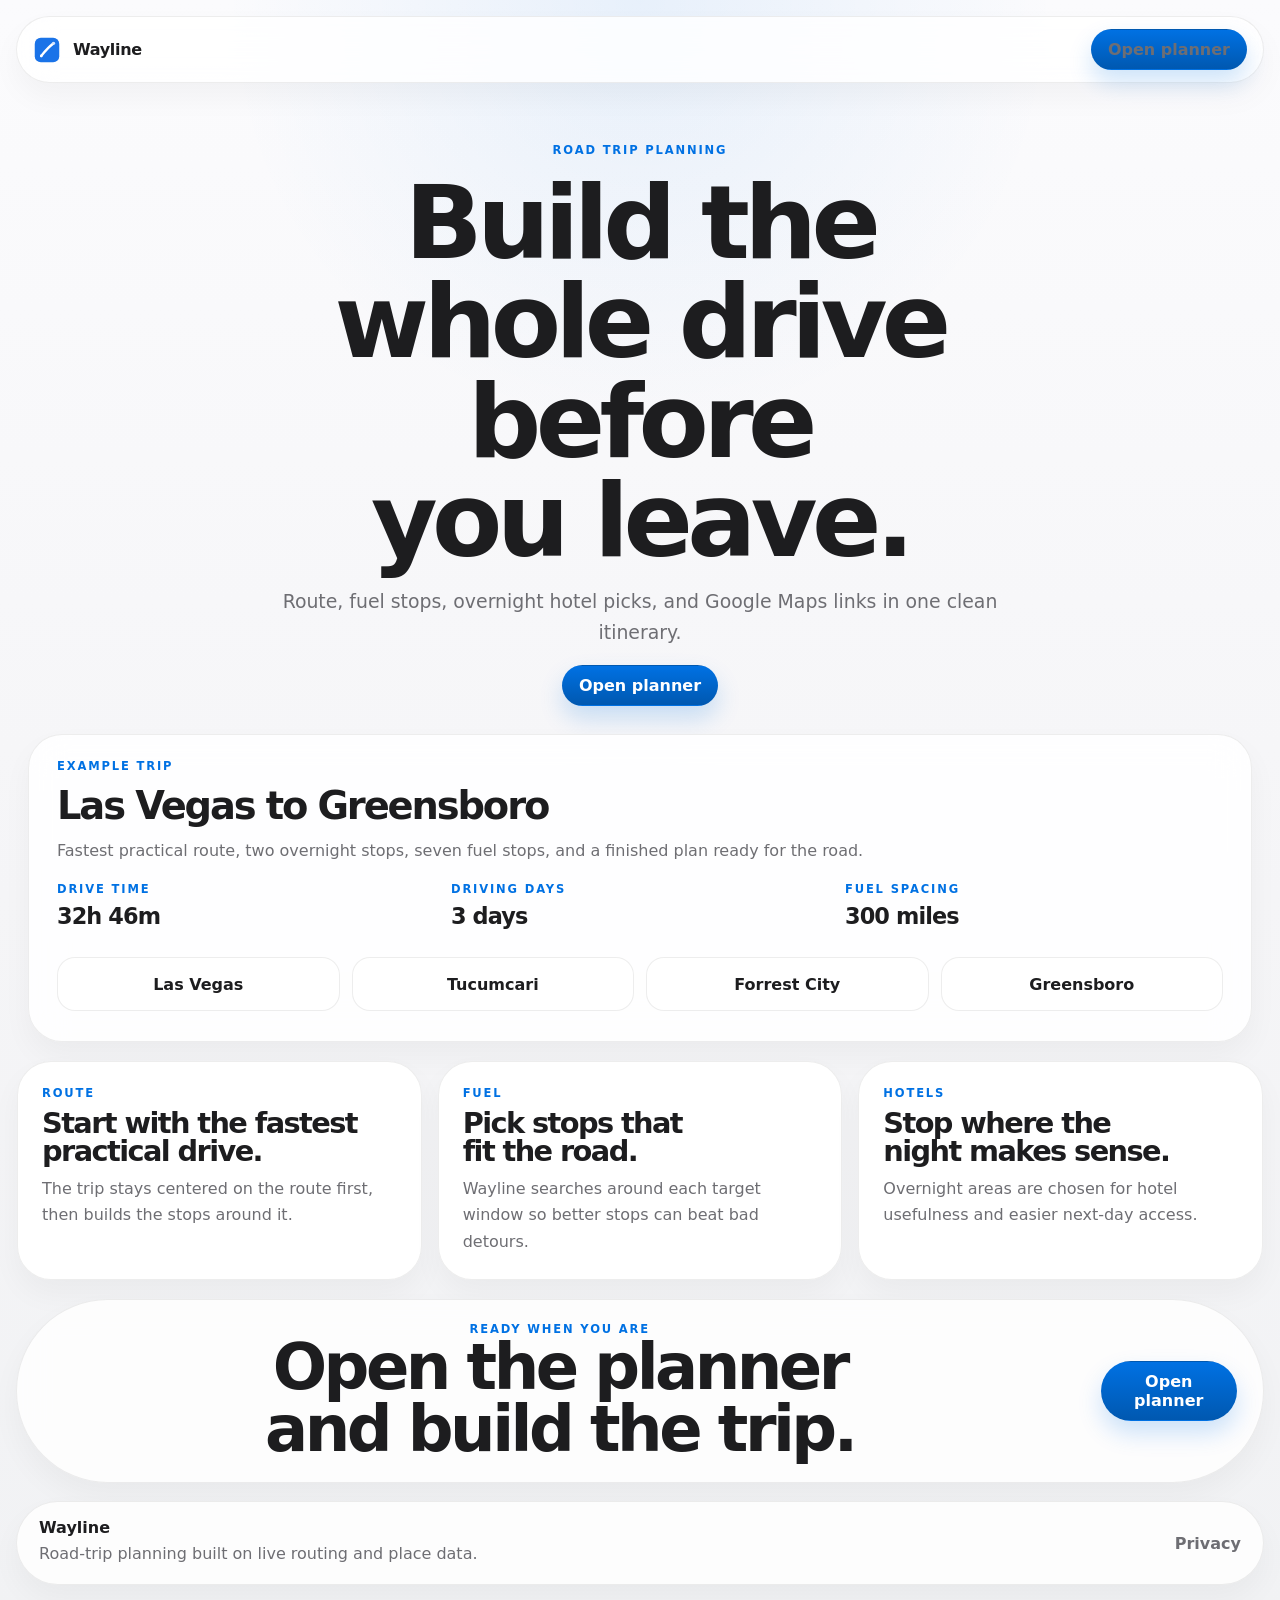
==== commit dec1a895: "Simplify Wayline public site" ====
--- a/index.html
+++ b/index.html
@@ -16,8 +16,6 @@
         </a>
 
         <nav class="site-nav">
-          <a href="./how-it-works/">How it works</a>
-          <a href="./privacy/">Privacy</a>
           <a class="nav-action" href="./planner/">Open planner</a>
         </nav>
       </header>
@@ -28,27 +26,20 @@
             <div class="eyebrow">Road trip planning</div>
             <h1>Build the whole drive before you leave.</h1>
             <p class="hero-summary">
-              Wayline turns a long drive into a day-by-day plan with route-aware fuel stops, overnight hotel picks, and a clean Google Maps handoff.
+              Route, fuel stops, overnight hotel picks, and Google Maps links in one clean itinerary.
             </p>
 
             <div class="cta-row">
               <a class="primary-link" href="./planner/">Open planner</a>
-              <a class="secondary-link" href="./how-it-works/">See how it works</a>
             </div>
           </div>
 
           <div class="showcase-window">
-            <div class="window-bar">
-              <span></span>
-              <span></span>
-              <span></span>
-            </div>
-
-            <div class="showcase-grid">
+            <div class="showcase-grid showcase-grid-simple">
               <section class="showcase-summary">
                 <div class="mini-label">Example trip</div>
                 <h2>Las Vegas to Greensboro</h2>
-                <p>Fastest practical route, two overnight stops, seven fuel stops, and one itinerary ready for the road.</p>
+                <p>Fastest practical route, two overnight stops, seven fuel stops, and a finished plan ready for the road.</p>
 
                 <div class="metric-row">
                   <div>
@@ -73,108 +64,42 @@
                   <span>Forrest City</span>
                   <span>Greensboro</span>
                 </div>
-
-                <div class="route-line"></div>
-
-                <div class="detail-grid">
-                  <article class="detail-card">
-                    <div class="mini-label">Fuel</div>
-                    <h3>Stops stay close to the route.</h3>
-                    <p>Wayline looks around each target window so a better stop can beat a bad detour.</p>
-                  </article>
-                  <article class="detail-card">
-                    <div class="mini-label">Hotels</div>
-                    <h3>Overnights feel normal.</h3>
-                    <p>Hotel areas are chosen for access, food nearby, and a cleaner next morning.</p>
-                  </article>
-                </div>
               </section>
             </div>
           </div>
         </section>
 
-        <section class="statement-band">
-          <div class="statement-copy">
-            <div class="eyebrow">Why it exists</div>
-            <h2>Maps can get you there. The trip plan still takes work.</h2>
-          </div>
-          <p>
-            Most long drives fall apart in the same places: awkward fuel timing, late hotel decisions, and too much last-minute route juggling. Wayline handles those decisions together, around one route.
-          </p>
-        </section>
-
-        <section class="section">
-          <div class="section-heading section-heading-compact">
-            <div>
-              <div class="eyebrow">What it does</div>
-              <h2>Designed for long drives, not just directions.</h2>
-            </div>
-          </div>
-
+        <section class="section section-clean">
           <div class="feature-grid">
             <article class="feature-card">
               <div class="mini-label">Route</div>
               <h3>Start with the fastest practical drive.</h3>
-              <p>The planner begins with the route and keeps later choices anchored to it.</p>
+              <p>The trip stays centered on the route first, then builds the stops around it.</p>
             </article>
 
             <article class="feature-card">
               <div class="mini-label">Fuel</div>
-              <h3>Pick stops that feel right at highway speed.</h3>
-              <p>Major chains, reviews, and detour distance all matter more than exact spreadsheet purity.</p>
+              <h3>Pick stops that fit the road.</h3>
+              <p>Wayline searches around each target window so better stops can beat bad detours.</p>
             </article>
 
             <article class="feature-card">
-              <div class="mini-label">Overnights</div>
-              <h3>Stop in places you would actually want to stop.</h3>
-              <p>Wayline favors easier hotel clusters over isolated endpoints that look good only on mileage.</p>
+              <div class="mini-label">Hotels</div>
+              <h3>Stop where the night makes sense.</h3>
+              <p>Overnight areas are chosen for hotel usefulness and easier next-day access.</p>
             </article>
           </div>
         </section>
 
-        <section class="section section-dark">
-          <div class="section-heading section-heading-compact">
-            <div>
-              <div class="eyebrow">How it is built</div>
-              <h2>Simple in the browser. Heavy lifting on the server.</h2>
-            </div>
-            <p>
-              The frontend stays light. Live planning runs through backend routes that call Google Maps Platform, score stops, and return the finished itinerary without exposing the server key.
-            </p>
-          </div>
-
-          <div class="process-grid">
-            <article class="process-card">
-              <span class="step-number">01</span>
-              <h3>Send the trip request</h3>
-              <p>Origin, destination, driving days, fuel interval, and brand preferences go to the planner backend.</p>
-            </article>
-
-            <article class="process-card">
-              <span class="step-number">02</span>
-              <h3>Build the itinerary</h3>
-              <p>The backend calls Routes API and Places API, then applies the route, fuel, and hotel scoring logic.</p>
-            </article>
-
-            <article class="process-card">
-              <span class="step-number">03</span>
-              <h3>Leave with one plan</h3>
-              <p>The browser gets a day-by-day itinerary plus Google Maps, PDF, text, and JSON exports.</p>
-            </article>
-          </div>
-        </section>
-
-        <section class="closing-band">
+        <section class="closing-band closing-band-center">
           <div>
             <div class="eyebrow">Ready when you are</div>
-            <h2>Open the planner and build a route you can actually use.</h2>
+            <h2>Open the planner and build the trip.</h2>
           </div>
 
           <div class="closing-actions">
-            <p>Wayline is designed to feel quiet, predictable, and useful once you are already on the road.</p>
             <div class="cta-row">
               <a class="primary-link" href="./planner/">Open planner</a>
-              <a class="secondary-link" href="./backend/">Backend details</a>
             </div>
           </div>
         </section>
@@ -187,10 +112,7 @@
         </div>
 
         <div class="footer-links">
-          <a href="./how-it-works/">How it works</a>
           <a href="./privacy/">Privacy</a>
-          <a href="./backend/">Backend</a>
-          <a href="./planner/">Planner</a>
         </div>
       </footer>
     </div>
--- a/styles.css
+++ b/styles.css
@@ -59,7 +59,6 @@
 .site-header,
 .showcase-window,
 .section,
-.statement-band,
 .closing-band,
 .site-footer,
 .feature-card,
@@ -71,7 +70,6 @@
 }
 
 .site-header,
-.statement-band,
 .closing-band,
 .site-footer {
   border-radius: 999px;
@@ -158,7 +156,6 @@
 
 .hero,
 .section,
-.statement-band,
 .closing-band {
   margin-top: 18px;
 }
@@ -248,19 +245,6 @@
   background: rgba(255, 255, 255, 0.9);
 }
 
-.window-bar {
-  display: flex;
-  gap: 8px;
-  padding: 16px 18px 0;
-}
-
-.window-bar span {
-  width: 10px;
-  height: 10px;
-  border-radius: 50%;
-  background: rgba(29, 29, 31, 0.14);
-}
-
 .showcase-grid {
   display: grid;
   grid-template-columns: minmax(280px, 0.92fr) minmax(0, 1.08fr);
@@ -268,6 +252,10 @@
   padding: 24px 28px 30px;
 }
 
+.showcase-grid-simple {
+  grid-template-columns: 1fr;
+}
+
 .showcase-summary {
   display: grid;
   gap: 14px;
@@ -278,7 +266,6 @@
 }
 
 .metric-row,
-.detail-grid,
 .feature-grid,
 .process-grid,
 .footer-links {
@@ -322,30 +309,6 @@
   text-align: center;
 }
 
-.route-line {
-  height: 1px;
-  margin: 0 10px;
-  background: linear-gradient(90deg, rgba(0, 113, 227, 0.24), rgba(0, 113, 227, 0.7));
-}
-
-.detail-grid {
-  grid-template-columns: repeat(2, minmax(0, 1fr));
-}
-
-.detail-card {
-  padding: 18px 20px;
-  border: 1px solid var(--line);
-  border-radius: var(--radius-lg);
-  background: rgba(255, 255, 255, 0.82);
-}
-
-.detail-card h3 {
-  margin: 6px 0 10px;
-  font-size: 1.55rem;
-  line-height: 1.02;
-}
-
-.statement-band,
 .closing-band {
   display: flex;
   justify-content: space-between;
@@ -354,29 +317,26 @@
   padding: 22px 26px;
 }
 
-.statement-copy,
 .closing-actions {
   min-width: 0;
 }
 
-.statement-copy h2,
 .closing-band h2 {
   max-width: 11ch;
   font-size: clamp(2.1rem, 5vw, 4rem);
 }
 
-.statement-band p {
-  max-width: 34rem;
-}
-
 .section {
   padding: 30px;
   background: rgba(255, 255, 255, 0.72);
 }
 
-.section-dark {
-  background:
-    linear-gradient(180deg, rgba(255, 255, 255, 0.88), rgba(248, 248, 250, 0.9));
+.section-clean {
+  background: transparent;
+  border-color: transparent;
+  box-shadow: none;
+  backdrop-filter: none;
+  padding: 0;
 }
 
 .section-heading {
@@ -431,6 +391,15 @@
   max-width: 30rem;
 }
 
+.closing-band-center {
+  justify-content: center;
+  text-align: center;
+}
+
+.closing-band-center h2 {
+  max-width: none;
+}
+
 .site-footer {
   display: flex;
   justify-content: space-between;
@@ -463,12 +432,10 @@
   .showcase-grid,
   .feature-grid,
   .process-grid,
-  .detail-grid,
   .metric-row {
     grid-template-columns: 1fr;
   }
 
-  .statement-band,
   .closing-band,
   .section-heading,
   .site-footer {
@@ -476,7 +443,6 @@
     align-items: flex-start;
   }
 
-  .statement-copy h2,
   .closing-band h2,
   .section-heading-compact h2,
   .hero-page h1 {
@@ -495,14 +461,12 @@
   }
 
   .site-header,
-  .statement-band,
   .closing-band,
   .site-footer {
     border-radius: 28px;
   }
 
   .site-header,
-  .statement-band,
   .closing-band,
   .site-footer,
   .section,
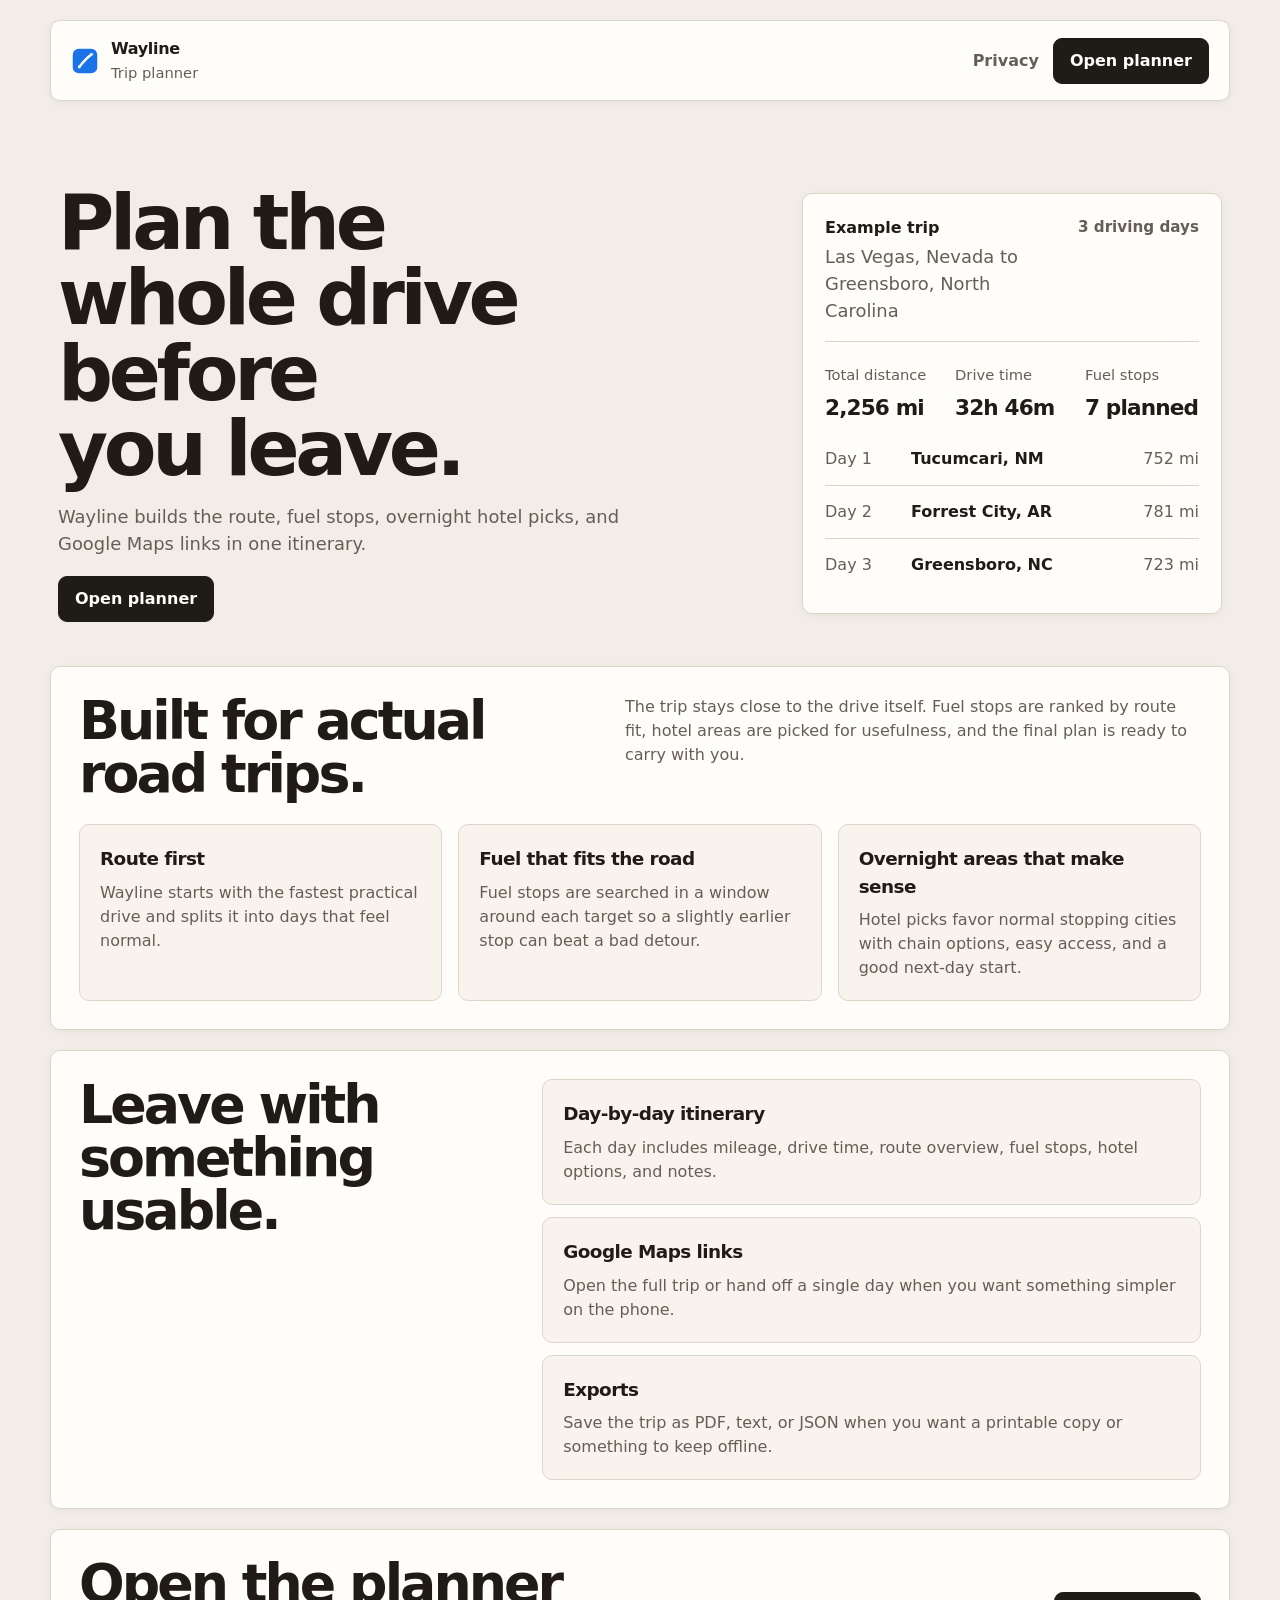
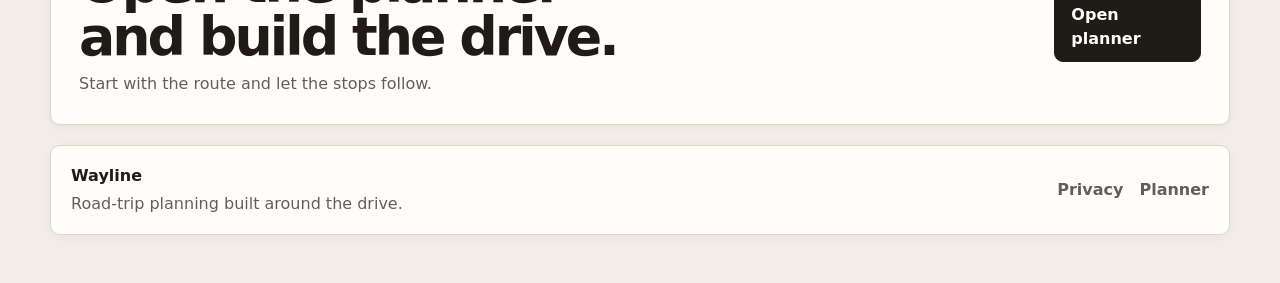
==== commit 2b2bff81: "Apply Uncodixfy design pass" ====
--- a/index.html
+++ b/index.html
@@ -12,107 +12,139 @@
       <header class="site-header">
         <a class="brand" href="./">
           <img src="./assets/wayline-mark.svg" alt="Wayline logo" />
-          <span>Wayline</span>
+          <div class="brand-copy">
+            <strong>Wayline</strong>
+            <span>Trip planner</span>
+          </div>
         </a>
 
         <nav class="site-nav">
-          <a class="nav-action" href="./planner/">Open planner</a>
+          <a href="./privacy/">Privacy</a>
+          <a class="button button-primary" href="./planner/">Open planner</a>
         </nav>
       </header>
 
-      <main>
-        <section class="hero hero-home">
-          <div class="hero-copy hero-copy-center">
-            <div class="eyebrow">Road trip planning</div>
-            <h1>Build the whole drive before you leave.</h1>
-            <p class="hero-summary">
-              Route, fuel stops, overnight hotel picks, and Google Maps links in one clean itinerary.
+      <main class="site-main">
+        <section class="hero">
+          <div class="hero-copy">
+            <h1>Plan the whole drive before you leave.</h1>
+            <p>
+              Wayline builds the route, fuel stops, overnight hotel picks, and Google Maps links in one itinerary.
             </p>
-
-            <div class="cta-row">
-              <a class="primary-link" href="./planner/">Open planner</a>
+            <div class="hero-actions">
+              <a class="button button-primary" href="./planner/">Open planner</a>
             </div>
           </div>
 
-          <div class="showcase-window">
-            <div class="showcase-grid showcase-grid-simple">
-              <section class="showcase-summary">
-                <div class="mini-label">Example trip</div>
-                <h2>Las Vegas to Greensboro</h2>
-                <p>Fastest practical route, two overnight stops, seven fuel stops, and a finished plan ready for the road.</p>
+          <section class="preview-panel" aria-label="Example trip">
+            <div class="preview-header">
+              <div>
+                <strong>Example trip</strong>
+                <p>Las Vegas, Nevada to Greensboro, North Carolina</p>
+              </div>
+              <span>3 driving days</span>
+            </div>
 
-                <div class="metric-row">
-                  <div>
-                    <span class="metric-kicker">Drive time</span>
-                    <strong>32h 46m</strong>
-                  </div>
-                  <div>
-                    <span class="metric-kicker">Driving days</span>
-                    <strong>3 days</strong>
-                  </div>
-                  <div>
-                    <span class="metric-kicker">Fuel spacing</span>
-                    <strong>300 miles</strong>
-                  </div>
-                </div>
-              </section>
+            <dl class="preview-stats">
+              <div>
+                <dt>Total distance</dt>
+                <dd>2,256 mi</dd>
+              </div>
+              <div>
+                <dt>Drive time</dt>
+                <dd>32h 46m</dd>
+              </div>
+              <div>
+                <dt>Fuel stops</dt>
+                <dd>7 planned</dd>
+              </div>
+            </dl>
 
-              <section class="showcase-route">
-                <div class="route-pill-row">
-                  <span>Las Vegas</span>
-                  <span>Tucumcari</span>
-                  <span>Forrest City</span>
-                  <span>Greensboro</span>
-                </div>
-              </section>
-            </div>
-          </div>
+            <ol class="preview-days">
+              <li>
+                <span>Day 1</span>
+                <strong>Tucumcari, NM</strong>
+                <span>752 mi</span>
+              </li>
+              <li>
+                <span>Day 2</span>
+                <strong>Forrest City, AR</strong>
+                <span>781 mi</span>
+              </li>
+              <li>
+                <span>Day 3</span>
+                <strong>Greensboro, NC</strong>
+                <span>723 mi</span>
+              </li>
+            </ol>
+          </section>
         </section>
 
-        <section class="section section-clean">
+        <section class="section">
+          <div class="section-head">
+            <h2>Built for actual road trips.</h2>
+            <p>
+              The trip stays close to the drive itself. Fuel stops are ranked by route fit, hotel areas are picked for usefulness, and the final plan is ready to carry with you.
+            </p>
+          </div>
+
           <div class="feature-grid">
             <article class="feature-card">
-              <div class="mini-label">Route</div>
-              <h3>Start with the fastest practical drive.</h3>
-              <p>The trip stays centered on the route first, then builds the stops around it.</p>
+              <h3>Route first</h3>
+              <p>Wayline starts with the fastest practical drive and splits it into days that feel normal.</p>
             </article>
 
             <article class="feature-card">
-              <div class="mini-label">Fuel</div>
-              <h3>Pick stops that fit the road.</h3>
-              <p>Wayline searches around each target window so better stops can beat bad detours.</p>
+              <h3>Fuel that fits the road</h3>
+              <p>Fuel stops are searched in a window around each target so a slightly earlier stop can beat a bad detour.</p>
             </article>
 
             <article class="feature-card">
-              <div class="mini-label">Hotels</div>
-              <h3>Stop where the night makes sense.</h3>
-              <p>Overnight areas are chosen for hotel usefulness and easier next-day access.</p>
+              <h3>Overnight areas that make sense</h3>
+              <p>Hotel picks favor normal stopping cities with chain options, easy access, and a good next-day start.</p>
             </article>
           </div>
         </section>
 
-        <section class="closing-band closing-band-center">
-          <div>
-            <div class="eyebrow">Ready when you are</div>
-            <h2>Open the planner and build the trip.</h2>
+        <section class="section section-split">
+          <div class="section-head section-head-narrow">
+            <h2>Leave with something usable.</h2>
           </div>
 
-          <div class="closing-actions">
-            <div class="cta-row">
-              <a class="primary-link" href="./planner/">Open planner</a>
-            </div>
+          <div class="detail-list">
+            <article class="detail-row">
+              <h3>Day-by-day itinerary</h3>
+              <p>Each day includes mileage, drive time, route overview, fuel stops, hotel options, and notes.</p>
+            </article>
+            <article class="detail-row">
+              <h3>Google Maps links</h3>
+              <p>Open the full trip or hand off a single day when you want something simpler on the phone.</p>
+            </article>
+            <article class="detail-row">
+              <h3>Exports</h3>
+              <p>Save the trip as PDF, text, or JSON when you want a printable copy or something to keep offline.</p>
+            </article>
           </div>
+        </section>
+
+        <section class="cta-section">
+          <div>
+            <h2>Open the planner and build the drive.</h2>
+            <p>Start with the route and let the stops follow.</p>
+          </div>
+          <a class="button button-primary" href="./planner/">Open planner</a>
         </section>
       </main>
 
       <footer class="site-footer">
         <div>
           <strong>Wayline</strong>
-          <p>Road-trip planning built on live routing and place data.</p>
+          <p>Road-trip planning built around the drive.</p>
         </div>
 
         <div class="footer-links">
           <a href="./privacy/">Privacy</a>
+          <a href="./planner/">Planner</a>
         </div>
       </footer>
     </div>
--- a/styles.css
+++ b/styles.css
@@ -1,20 +1,16 @@
 :root {
-  --bg: #f5f5f7;
-  --surface: rgba(255, 255, 255, 0.82);
-  --surface-strong: rgba(255, 255, 255, 0.96);
-  --surface-dark: #ffffff;
-  --text: #1d1d1f;
-  --muted: #6e6e73;
-  --line: rgba(29, 29, 31, 0.08);
-  --line-strong: rgba(29, 29, 31, 0.12);
-  --accent: #0071e3;
-  --accent-strong: #0058b0;
-  --shadow: 0 24px 60px rgba(0, 0, 0, 0.06);
-  --shadow-soft: 0 14px 30px rgba(0, 0, 0, 0.04);
-  --radius-xl: 34px;
-  --radius-lg: 26px;
-  --radius-md: 18px;
-  --font-body: system-ui, -apple-system, BlinkMacSystemFont, "Segoe UI", Roboto, Helvetica, Arial, sans-serif;
+  --bg: #f2eee7;
+  --surface: #fffdf9;
+  --surface-muted: #f8f4ed;
+  --text: #201b17;
+  --muted: #655e56;
+  --line: #ddd5ca;
+  --line-strong: #cfc5b8;
+  --accent: #1f1c18;
+  --accent-strong: #11100e;
+  --radius: 10px;
+  --shadow: 0 2px 10px rgba(23, 20, 16, 0.05);
+  --font-body: "SF Pro Text", "SF Pro Display", "Helvetica Neue", Aptos, system-ui, sans-serif;
   --font-mono: "SFMono-Regular", Consolas, "Liberation Mono", monospace;
 }
 
@@ -26,15 +22,13 @@
 body {
   margin: 0;
   min-height: 100%;
-  background:
-    radial-gradient(circle at top center, rgba(0, 113, 227, 0.08), transparent 24%),
-    linear-gradient(180deg, #fbfbfd 0%, var(--bg) 55%, #f1f2f4 100%);
+  background: var(--bg);
   color: var(--text);
   font-family: var(--font-body);
 }
 
 body {
-  padding-bottom: 28px;
+  line-height: 1.5;
 }
 
 a {
@@ -52,51 +46,36 @@
 }
 
 .site-shell {
-  width: min(1280px, calc(100% - 32px));
-  margin: 16px auto 0;
+  width: min(1180px, calc(100% - 40px));
+  margin: 0 auto;
+  padding-bottom: 48px;
 }
 
 .site-header,
-.showcase-window,
+.site-footer,
 .section,
-.closing-band,
-.site-footer,
-.feature-card,
-.process-card {
+.preview-panel,
+.cta-section,
+.prose-block {
+  background: var(--surface);
   border: 1px solid var(--line);
-  background: var(--surface);
-  box-shadow: var(--shadow-soft);
-  backdrop-filter: blur(18px);
-}
-
-.site-header,
-.closing-band,
-.site-footer {
-  border-radius: 999px;
-}
-
-.showcase-window,
-.section,
-.feature-card,
-.process-card {
-  border-radius: var(--radius-xl);
+  border-radius: var(--radius);
+  box-shadow: var(--shadow);
 }
 
 .site-header {
   display: flex;
+  align-items: center;
   justify-content: space-between;
-  align-items: center;
-  gap: 18px;
-  padding: 12px 16px;
+  gap: 24px;
+  margin-top: 20px;
+  padding: 16px 20px;
 }
 
 .brand {
   display: inline-flex;
   align-items: center;
   gap: 12px;
-  font-size: 1rem;
-  font-weight: 700;
-  letter-spacing: -0.02em;
 }
 
 .brand img {
@@ -104,309 +83,290 @@
   height: 28px;
 }
 
+.brand-copy {
+  display: grid;
+  gap: 1px;
+}
+
+.brand-copy strong {
+  font-size: 1rem;
+  letter-spacing: -0.02em;
+}
+
+.brand-copy span {
+  color: var(--muted);
+  font-size: 0.92rem;
+}
+
 .site-nav {
   display: flex;
   flex-wrap: wrap;
   align-items: center;
-  gap: 10px;
-}
-
-.site-nav a,
-.primary-link,
-.secondary-link {
+  gap: 14px;
+}
+
+.site-nav a:not(.button) {
+  color: var(--muted);
+  font-weight: 600;
+}
+
+.site-nav a:not(.button):hover,
+.footer-links a:hover {
+  color: var(--text);
+}
+
+.button {
   display: inline-flex;
   align-items: center;
   justify-content: center;
   min-height: 40px;
   padding: 10px 16px;
-  border-radius: 999px;
-  border: 1px solid transparent;
+  border: 1px solid var(--line);
+  border-radius: 9px;
+  background: var(--surface);
+  color: var(--text);
   font-weight: 600;
-  transition: transform 120ms ease, background 120ms ease, border-color 120ms ease;
-}
-
-.site-nav a {
-  color: var(--muted);
-}
-
-.nav-current {
-  background: rgba(255, 255, 255, 0.9);
-  border-color: var(--line);
-  color: var(--text);
-}
-
-.nav-action,
-.primary-link {
-  background: linear-gradient(180deg, var(--accent) 0%, var(--accent-strong) 100%);
-  color: white;
-  box-shadow: 0 12px 24px rgba(0, 113, 227, 0.2);
-}
-
-.secondary-link {
-  border-color: var(--line);
-  background: rgba(255, 255, 255, 0.9);
-  color: var(--text);
-}
-
-.site-nav a:hover,
-.primary-link:hover,
-.secondary-link:hover {
-  transform: translateY(-1px);
-}
-
-.hero,
-.section,
-.closing-band {
-  margin-top: 18px;
-}
-
-.hero-home {
-  display: grid;
-  gap: 28px;
-  padding: 42px 12px 0;
-}
-
-.hero-page {
-  padding: 54px 10px 8px;
+}
+
+.button-primary {
+  border-color: var(--accent);
+  background: var(--accent);
+  color: #fffdf9;
+}
+
+.button-primary:hover {
+  background: var(--accent-strong);
+}
+
+.site-main {
+  display: grid;
+  gap: 20px;
+  margin-top: 20px;
+}
+
+.hero {
+  display: grid;
+  grid-template-columns: minmax(0, 1fr) minmax(320px, 420px);
+  gap: 48px;
+  align-items: center;
+  padding: 64px 8px 24px;
 }
 
 .hero-copy {
   display: grid;
-  gap: 16px;
-  justify-items: start;
-}
-
-.hero-copy-center {
-  justify-items: center;
-  text-align: center;
-}
-
-.eyebrow,
-.mini-label,
-.metric-kicker {
-  text-transform: uppercase;
-  letter-spacing: 0.16em;
-  font-size: 0.72rem;
-  font-weight: 700;
-  color: var(--accent);
+  gap: 18px;
 }
 
 .hero h1,
-.statement-copy h2,
-.section-heading h2,
-.feature-card h3,
-.process-card h3,
-.showcase-summary h2,
-.detail-card h3,
-.closing-band h2 {
+.section-head h1,
+.section-head h2,
+.cta-section h2 {
   margin: 0;
   letter-spacing: -0.055em;
-  line-height: 0.97;
+  line-height: 0.98;
   text-wrap: balance;
 }
 
 .hero h1 {
-  max-width: 11ch;
-  font-size: clamp(3.25rem, 8vw, 6.8rem);
-}
-
-.hero-page h1 {
-  max-width: 12ch;
-  font-size: clamp(3rem, 7vw, 5.4rem);
-}
-
-.hero-summary,
-.statement-band p,
-.section-heading p,
+  max-width: 10ch;
+  font-size: clamp(3rem, 6vw, 5.4rem);
+}
+
+.hero p,
+.section-head p,
 .feature-card p,
-.process-card p,
-.showcase-summary p,
-.detail-card p,
-.closing-actions p,
-.site-footer p {
-  margin: 0;
-  color: var(--muted);
-  line-height: 1.65;
-}
-
-.hero-summary {
-  max-width: 720px;
-  font-size: 1.18rem;
-}
-
-.cta-row {
+.detail-row p,
+.preview-header p,
+.site-footer p,
+.prose-block p,
+.cta-section p {
+  margin: 0;
+  color: var(--muted);
+}
+
+.hero p {
+  max-width: 38rem;
+  font-size: 1.12rem;
+}
+
+.hero-actions {
   display: flex;
   flex-wrap: wrap;
   gap: 12px;
 }
 
-.showcase-window {
-  overflow: hidden;
-  background: rgba(255, 255, 255, 0.9);
-}
-
-.showcase-grid {
-  display: grid;
-  grid-template-columns: minmax(280px, 0.92fr) minmax(0, 1.08fr);
-  gap: 28px;
-  padding: 24px 28px 30px;
-}
-
-.showcase-grid-simple {
-  grid-template-columns: 1fr;
-}
-
-.showcase-summary {
-  display: grid;
+.preview-panel {
+  display: grid;
+  gap: 22px;
+  padding: 22px;
+}
+
+.preview-header {
+  display: flex;
+  justify-content: space-between;
+  align-items: flex-start;
+  gap: 20px;
+  padding-bottom: 16px;
+  border-bottom: 1px solid var(--line);
+}
+
+.preview-header strong {
+  display: block;
+  margin-bottom: 4px;
+  font-size: 1rem;
+}
+
+.preview-header span {
+  color: var(--muted);
+  font-size: 0.95rem;
+  font-weight: 600;
+  white-space: nowrap;
+}
+
+.preview-stats {
+  display: grid;
+  grid-template-columns: repeat(3, minmax(0, 1fr));
+  gap: 16px;
+  margin: 0;
+}
+
+.preview-stats div {
+  display: grid;
+  gap: 6px;
+}
+
+.preview-stats dt {
+  color: var(--muted);
+  font-size: 0.92rem;
+}
+
+.preview-stats dd {
+  margin: 0;
+  font-size: 1.35rem;
+  font-weight: 700;
+  letter-spacing: -0.04em;
+}
+
+.preview-days {
+  margin: 0;
+  padding: 0;
+  list-style: none;
+}
+
+.preview-days li {
+  display: grid;
+  grid-template-columns: 72px 1fr auto;
   gap: 14px;
-}
-
-.showcase-summary h2 {
-  font-size: clamp(2rem, 3vw, 3rem);
-}
-
-.metric-row,
-.feature-grid,
-.process-grid,
-.footer-links {
-  display: grid;
+  align-items: center;
+  padding: 14px 0;
+  border-top: 1px solid var(--line);
+}
+
+.preview-days li:first-child {
+  padding-top: 0;
+  border-top: none;
+}
+
+.preview-days span {
+  color: var(--muted);
+}
+
+.preview-days strong {
+  font-size: 1rem;
+}
+
+.section {
+  padding: 28px;
+}
+
+.section-head {
+  display: flex;
+  justify-content: space-between;
+  align-items: flex-start;
+  gap: 24px;
+  margin-bottom: 24px;
+}
+
+.section-head h1,
+.section-head h2,
+.cta-section h2 {
+  font-size: clamp(2.1rem, 4.2vw, 3.6rem);
+}
+
+.section-head p {
+  max-width: 36rem;
+}
+
+.section-head-narrow {
+  display: block;
+}
+
+.feature-grid {
+  display: grid;
+  grid-template-columns: repeat(3, minmax(0, 1fr));
   gap: 16px;
 }
 
-.metric-row {
-  grid-template-columns: repeat(3, minmax(0, 1fr));
-}
-
-.metric-row strong {
-  display: block;
-  margin-top: 6px;
-  font-size: 1.4rem;
-  letter-spacing: -0.04em;
-}
-
-.showcase-route {
-  display: grid;
-  gap: 18px;
-  align-content: start;
-}
-
-.route-pill-row {
-  display: grid;
-  grid-template-columns: repeat(4, minmax(0, 1fr));
+.feature-card,
+.detail-row {
+  padding: 20px;
+  border: 1px solid var(--line);
+  border-radius: var(--radius);
+  background: var(--surface-muted);
+}
+
+.feature-card h3,
+.detail-row h3 {
+  margin: 0 0 8px;
+  font-size: 1.15rem;
+  letter-spacing: -0.03em;
+}
+
+.section-split {
+  display: grid;
+  grid-template-columns: minmax(260px, 0.8fr) minmax(0, 1.2fr);
+  gap: 24px;
+  align-items: start;
+}
+
+.detail-list {
+  display: grid;
   gap: 12px;
 }
 
-.route-pill-row span {
-  display: inline-flex;
-  align-items: center;
-  justify-content: center;
-  min-height: 54px;
-  padding: 10px 12px;
-  border: 1px solid var(--line);
-  border-radius: 18px;
-  background: var(--surface-strong);
-  font-weight: 600;
-  text-align: center;
-}
-
-.closing-band {
+.cta-section {
   display: flex;
   justify-content: space-between;
   align-items: center;
-  gap: 24px;
-  padding: 22px 26px;
-}
-
-.closing-actions {
-  min-width: 0;
-}
-
-.closing-band h2 {
-  max-width: 11ch;
-  font-size: clamp(2.1rem, 5vw, 4rem);
-}
-
-.section {
-  padding: 30px;
-  background: rgba(255, 255, 255, 0.72);
-}
-
-.section-clean {
-  background: transparent;
-  border-color: transparent;
-  box-shadow: none;
-  backdrop-filter: none;
-  padding: 0;
-}
-
-.section-heading {
+  gap: 20px;
+  padding: 28px;
+}
+
+.cta-section p {
+  margin-top: 8px;
+}
+
+.content-page {
+  display: grid;
+  gap: 20px;
+  padding: 48px 0 8px;
+}
+
+.prose-block {
+  padding: 24px;
+}
+
+.prose-block p + p {
+  margin-top: 14px;
+}
+
+.site-footer {
   display: flex;
   justify-content: space-between;
-  align-items: flex-end;
-  gap: 24px;
-  margin-bottom: 22px;
-}
-
-.section-heading-compact h2 {
-  max-width: 12ch;
-  font-size: clamp(2.2rem, 5vw, 4.2rem);
-}
-
-.section-heading p {
-  max-width: 34rem;
-}
-
-.feature-grid {
-  grid-template-columns: repeat(3, minmax(0, 1fr));
-}
-
-.process-grid {
-  grid-template-columns: repeat(3, minmax(0, 1fr));
-}
-
-.feature-card,
-.process-card {
-  padding: 24px;
-  background: var(--surface-strong);
-}
-
-.feature-card h3,
-.process-card h3 {
-  margin: 10px 0 10px;
-  font-size: 1.8rem;
-}
-
-.step-number {
-  display: inline-flex;
-  margin-bottom: 10px;
-  color: var(--muted);
-  font-size: 0.88rem;
-  font-weight: 700;
-  letter-spacing: 0.12em;
-}
-
-.closing-actions {
-  display: grid;
-  gap: 14px;
-  max-width: 30rem;
-}
-
-.closing-band-center {
-  justify-content: center;
-  text-align: center;
-}
-
-.closing-band-center h2 {
-  max-width: none;
-}
-
-.site-footer {
-  display: flex;
-  justify-content: space-between;
-  align-items: center;
-  gap: 18px;
-  margin-top: 18px;
-  padding: 16px 22px;
+  align-items: center;
+  gap: 20px;
+  margin-top: 20px;
+  padding: 18px 20px;
 }
 
 .site-footer strong {
@@ -415,8 +375,9 @@
 }
 
 .footer-links {
-  grid-auto-flow: column;
-  align-items: center;
+  display: flex;
+  flex-wrap: wrap;
+  gap: 16px;
 }
 
 .footer-links a {
@@ -424,53 +385,40 @@
   font-weight: 600;
 }
 
-.footer-links a:hover {
-  color: var(--text);
-}
-
-@media (max-width: 1120px) {
-  .showcase-grid,
+@media (max-width: 1080px) {
+  .hero,
+  .section-split,
   .feature-grid,
-  .process-grid,
-  .metric-row {
+  .preview-stats {
     grid-template-columns: 1fr;
   }
 
-  .closing-band,
-  .section-heading,
+  .section-head,
+  .cta-section,
   .site-footer {
     flex-direction: column;
     align-items: flex-start;
   }
 
-  .closing-band h2,
-  .section-heading-compact h2,
-  .hero-page h1 {
+  .hero h1,
+  .section-head h1,
+  .section-head h2,
+  .cta-section h2 {
     max-width: none;
   }
-
-  .footer-links {
-    grid-auto-flow: row;
-  }
-}
-
-@media (max-width: 760px) {
+}
+
+@media (max-width: 720px) {
   .site-shell {
-    width: min(100% - 18px, 1280px);
-    margin-top: 10px;
+    width: min(100% - 20px, 1180px);
   }
 
   .site-header,
-  .closing-band,
-  .site-footer {
-    border-radius: 28px;
-  }
-
-  .site-header,
-  .closing-band,
+  .section,
+  .preview-panel,
+  .cta-section,
   .site-footer,
-  .section,
-  .showcase-grid {
+  .prose-block {
     padding: 18px;
   }
 
@@ -479,16 +427,17 @@
     align-items: flex-start;
   }
 
+  .hero {
+    gap: 28px;
+    padding-top: 36px;
+  }
+
+  .preview-days li {
+    grid-template-columns: 1fr;
+    gap: 4px;
+  }
+
   .site-nav {
     width: 100%;
   }
-
-  .route-pill-row {
-    grid-template-columns: 1fr;
-  }
-
-  .hero h1 {
-    max-width: none;
-    font-size: 3rem;
-  }
-}
+}
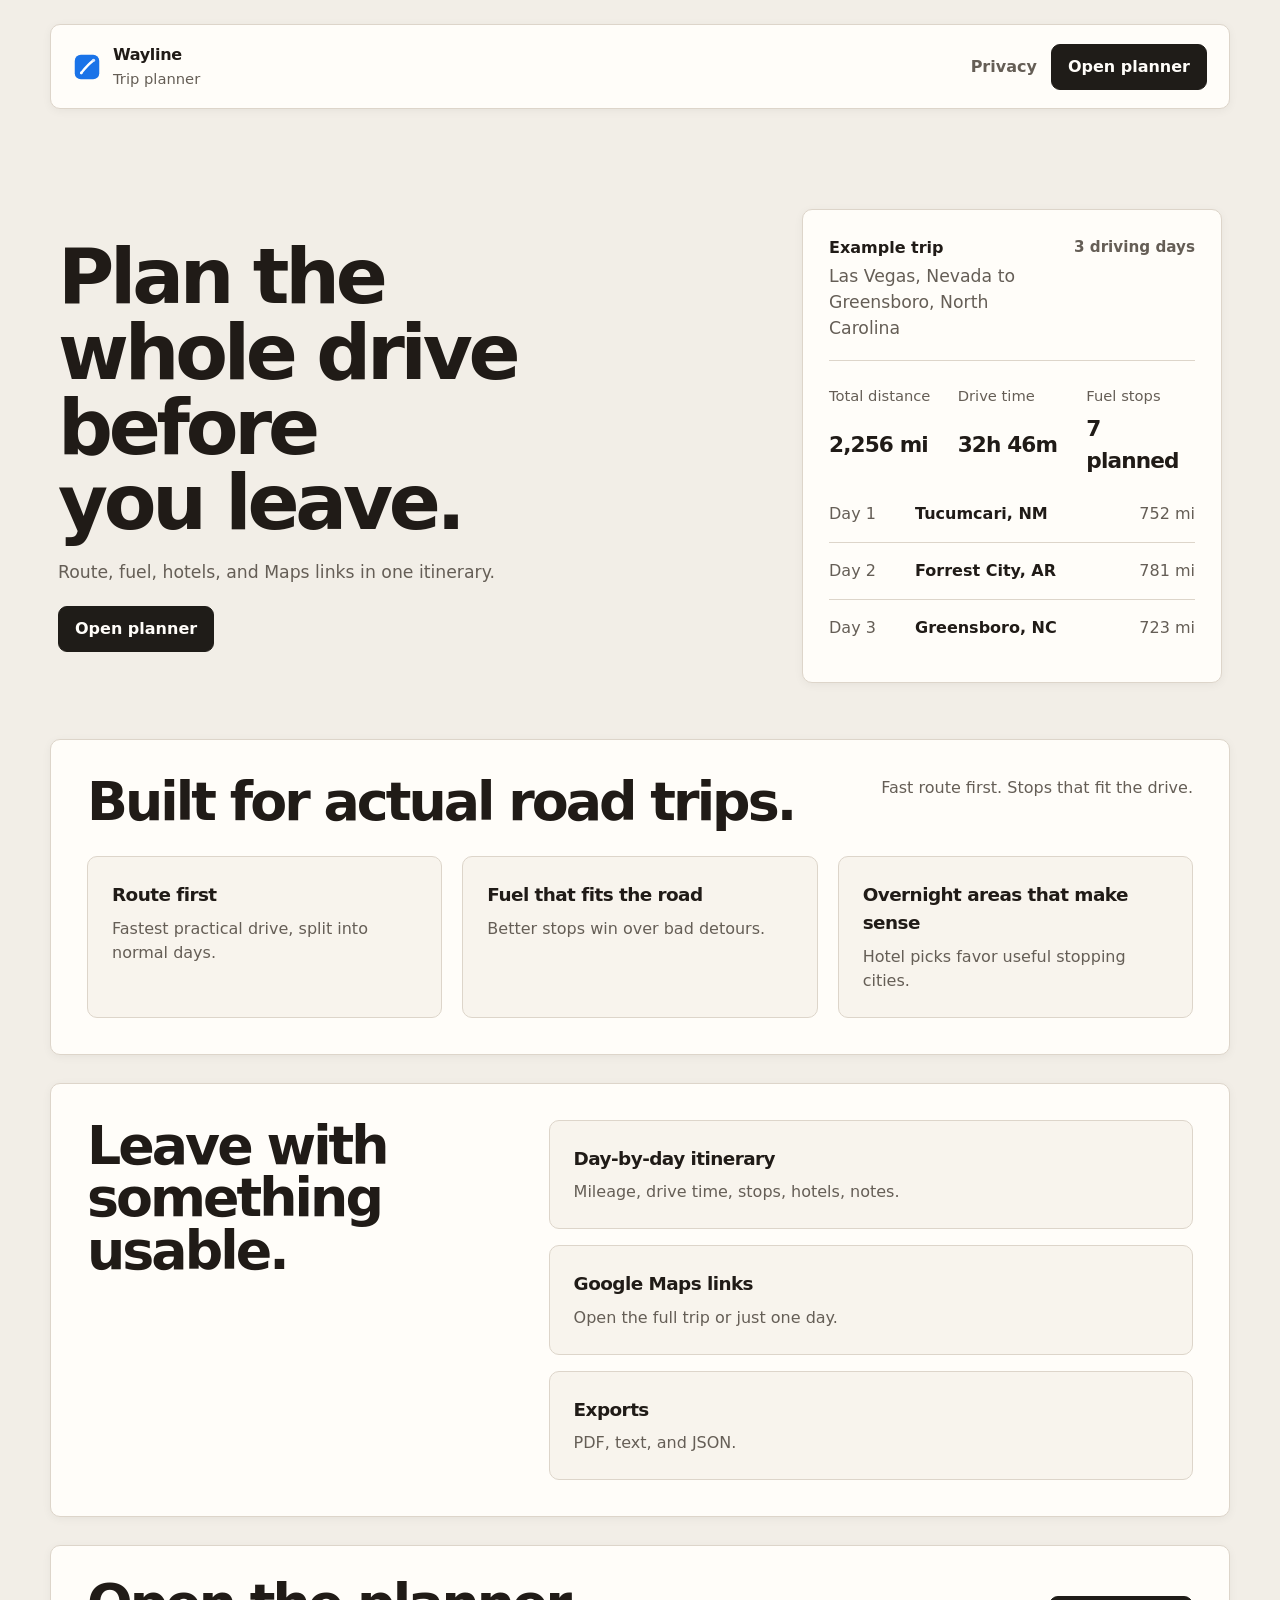
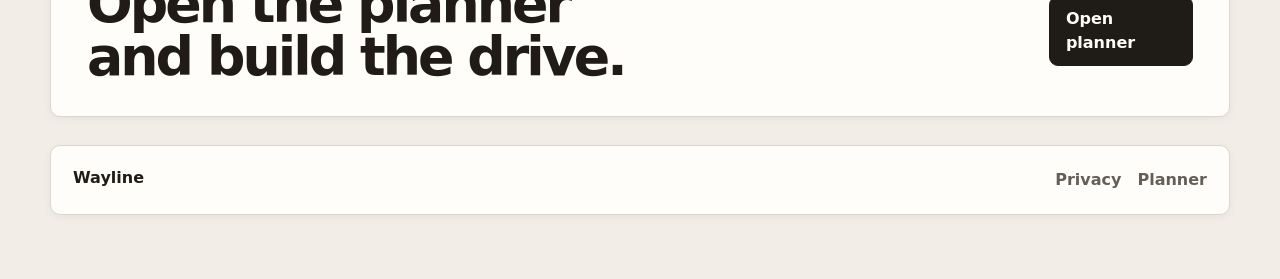
==== commit 9f6278cb: "Tighten spacing and planner handoff" ====
--- a/index.html
+++ b/index.html
@@ -28,9 +28,7 @@
         <section class="hero">
           <div class="hero-copy">
             <h1>Plan the whole drive before you leave.</h1>
-            <p>
-              Wayline builds the route, fuel stops, overnight hotel picks, and Google Maps links in one itinerary.
-            </p>
+            <p>Route, fuel, hotels, and Maps links in one itinerary.</p>
             <div class="hero-actions">
               <a class="button button-primary" href="./planner/">Open planner</a>
             </div>
@@ -83,25 +81,23 @@
         <section class="section">
           <div class="section-head">
             <h2>Built for actual road trips.</h2>
-            <p>
-              The trip stays close to the drive itself. Fuel stops are ranked by route fit, hotel areas are picked for usefulness, and the final plan is ready to carry with you.
-            </p>
+            <p>Fast route first. Stops that fit the drive.</p>
           </div>
 
           <div class="feature-grid">
             <article class="feature-card">
               <h3>Route first</h3>
-              <p>Wayline starts with the fastest practical drive and splits it into days that feel normal.</p>
+              <p>Fastest practical drive, split into normal days.</p>
             </article>
 
             <article class="feature-card">
               <h3>Fuel that fits the road</h3>
-              <p>Fuel stops are searched in a window around each target so a slightly earlier stop can beat a bad detour.</p>
+              <p>Better stops win over bad detours.</p>
             </article>
 
             <article class="feature-card">
               <h3>Overnight areas that make sense</h3>
-              <p>Hotel picks favor normal stopping cities with chain options, easy access, and a good next-day start.</p>
+              <p>Hotel picks favor useful stopping cities.</p>
             </article>
           </div>
         </section>
@@ -114,15 +110,15 @@
           <div class="detail-list">
             <article class="detail-row">
               <h3>Day-by-day itinerary</h3>
-              <p>Each day includes mileage, drive time, route overview, fuel stops, hotel options, and notes.</p>
+              <p>Mileage, drive time, stops, hotels, notes.</p>
             </article>
             <article class="detail-row">
               <h3>Google Maps links</h3>
-              <p>Open the full trip or hand off a single day when you want something simpler on the phone.</p>
+              <p>Open the full trip or just one day.</p>
             </article>
             <article class="detail-row">
               <h3>Exports</h3>
-              <p>Save the trip as PDF, text, or JSON when you want a printable copy or something to keep offline.</p>
+              <p>PDF, text, and JSON.</p>
             </article>
           </div>
         </section>
@@ -130,7 +126,6 @@
         <section class="cta-section">
           <div>
             <h2>Open the planner and build the drive.</h2>
-            <p>Start with the route and let the stops follow.</p>
           </div>
           <a class="button button-primary" href="./planner/">Open planner</a>
         </section>
@@ -139,7 +134,6 @@
       <footer class="site-footer">
         <div>
           <strong>Wayline</strong>
-          <p>Road-trip planning built around the drive.</p>
         </div>
 
         <div class="footer-links">
--- a/styles.css
+++ b/styles.css
@@ -48,7 +48,7 @@
 .site-shell {
   width: min(1180px, calc(100% - 40px));
   margin: 0 auto;
-  padding-bottom: 48px;
+  padding-bottom: 64px;
 }
 
 .site-header,
@@ -68,8 +68,8 @@
   align-items: center;
   justify-content: space-between;
   gap: 24px;
-  margin-top: 20px;
-  padding: 16px 20px;
+  margin-top: 24px;
+  padding: 18px 22px;
 }
 
 .brand {
@@ -140,21 +140,21 @@
 
 .site-main {
   display: grid;
+  gap: 28px;
+  margin-top: 28px;
+}
+
+.hero {
+  display: grid;
+  grid-template-columns: minmax(0, 1fr) minmax(320px, 420px);
+  gap: 56px;
+  align-items: center;
+  padding: 72px 8px 28px;
+}
+
+.hero-copy {
+  display: grid;
   gap: 20px;
-  margin-top: 20px;
-}
-
-.hero {
-  display: grid;
-  grid-template-columns: minmax(0, 1fr) minmax(320px, 420px);
-  gap: 48px;
-  align-items: center;
-  padding: 64px 8px 24px;
-}
-
-.hero-copy {
-  display: grid;
-  gap: 18px;
 }
 
 .hero h1,
@@ -186,7 +186,7 @@
 
 .hero p {
   max-width: 38rem;
-  font-size: 1.12rem;
+  font-size: 1.08rem;
 }
 
 .hero-actions {
@@ -197,8 +197,8 @@
 
 .preview-panel {
   display: grid;
-  gap: 22px;
-  padding: 22px;
+  gap: 24px;
+  padding: 26px;
 }
 
 .preview-header {
@@ -206,7 +206,7 @@
   justify-content: space-between;
   align-items: flex-start;
   gap: 20px;
-  padding-bottom: 16px;
+  padding-bottom: 18px;
   border-bottom: 1px solid var(--line);
 }
 
@@ -226,7 +226,7 @@
 .preview-stats {
   display: grid;
   grid-template-columns: repeat(3, minmax(0, 1fr));
-  gap: 16px;
+  gap: 20px;
   margin: 0;
 }
 
@@ -258,7 +258,7 @@
   grid-template-columns: 72px 1fr auto;
   gap: 14px;
   align-items: center;
-  padding: 14px 0;
+  padding: 16px 0;
   border-top: 1px solid var(--line);
 }
 
@@ -276,15 +276,15 @@
 }
 
 .section {
-  padding: 28px;
+  padding: 36px;
 }
 
 .section-head {
   display: flex;
   justify-content: space-between;
   align-items: flex-start;
-  gap: 24px;
-  margin-bottom: 24px;
+  gap: 32px;
+  margin-bottom: 28px;
 }
 
 .section-head h1,
@@ -304,12 +304,12 @@
 .feature-grid {
   display: grid;
   grid-template-columns: repeat(3, minmax(0, 1fr));
-  gap: 16px;
+  gap: 20px;
 }
 
 .feature-card,
 .detail-row {
-  padding: 20px;
+  padding: 24px;
   border: 1px solid var(--line);
   border-radius: var(--radius);
   background: var(--surface-muted);
@@ -325,35 +325,31 @@
 .section-split {
   display: grid;
   grid-template-columns: minmax(260px, 0.8fr) minmax(0, 1.2fr);
+  gap: 32px;
+  align-items: start;
+}
+
+.detail-list {
+  display: grid;
+  gap: 16px;
+}
+
+.cta-section {
+  display: flex;
+  justify-content: space-between;
+  align-items: center;
+  gap: 28px;
+  padding: 32px 36px;
+}
+
+.content-page {
+  display: grid;
   gap: 24px;
-  align-items: start;
-}
-
-.detail-list {
-  display: grid;
-  gap: 12px;
-}
-
-.cta-section {
-  display: flex;
-  justify-content: space-between;
-  align-items: center;
-  gap: 20px;
+  padding: 56px 0 8px;
+}
+
+.prose-block {
   padding: 28px;
-}
-
-.cta-section p {
-  margin-top: 8px;
-}
-
-.content-page {
-  display: grid;
-  gap: 20px;
-  padding: 48px 0 8px;
-}
-
-.prose-block {
-  padding: 24px;
 }
 
 .prose-block p + p {
@@ -364,9 +360,9 @@
   display: flex;
   justify-content: space-between;
   align-items: center;
-  gap: 20px;
-  margin-top: 20px;
-  padding: 18px 20px;
+  gap: 24px;
+  margin-top: 28px;
+  padding: 20px 22px;
 }
 
 .site-footer strong {
@@ -419,7 +415,7 @@
   .cta-section,
   .site-footer,
   .prose-block {
-    padding: 18px;
+    padding: 20px;
   }
 
   .site-header {
@@ -428,8 +424,8 @@
   }
 
   .hero {
-    gap: 28px;
-    padding-top: 36px;
+    gap: 32px;
+    padding-top: 40px;
   }
 
   .preview-days li {
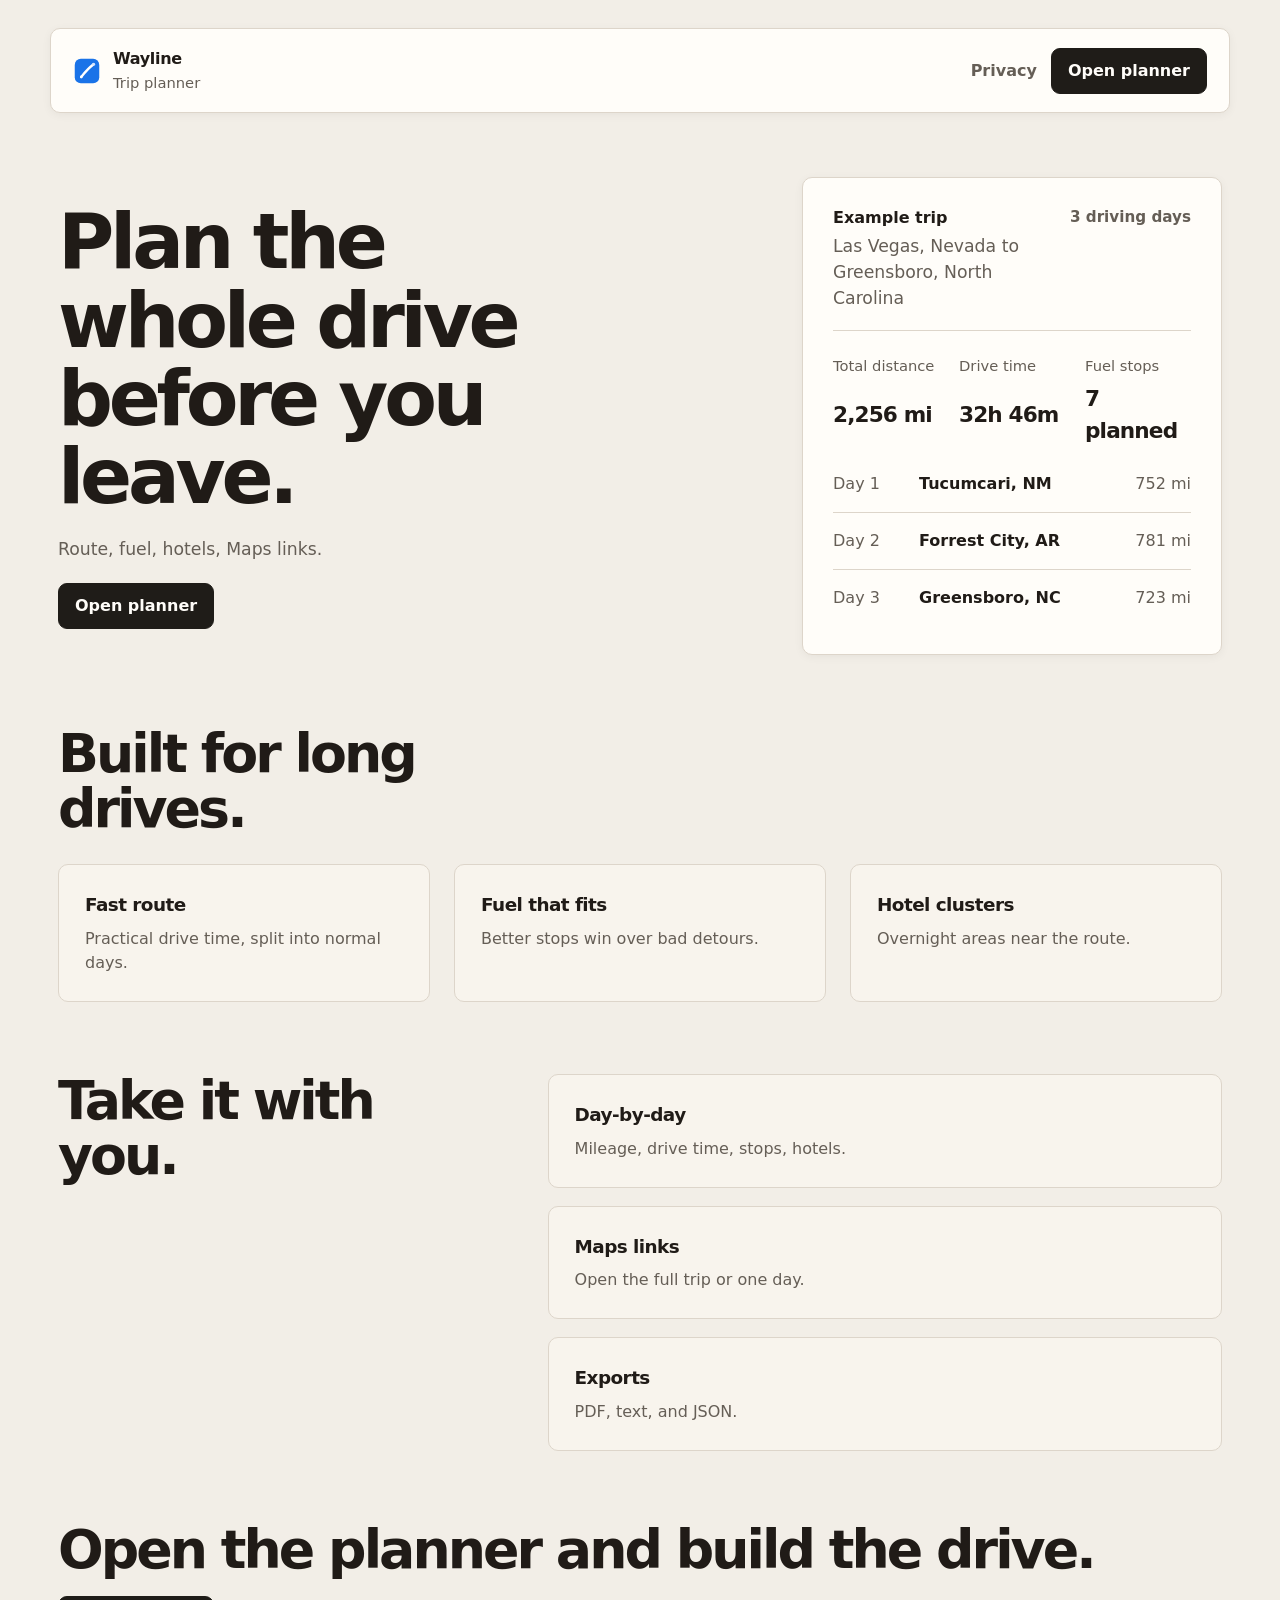
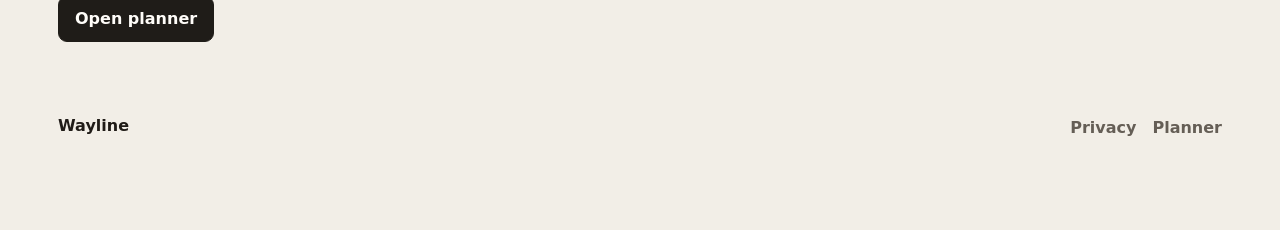
==== commit 4c157b3f: "Refresh pages layout and planner redirect" ====
--- a/index.html
+++ b/index.html
@@ -20,7 +20,7 @@
 
         <nav class="site-nav">
           <a href="./privacy/">Privacy</a>
-          <a class="button button-primary" href="./planner/">Open planner</a>
+          <a class="button button-primary" href="https://wayline.vercel.app/planner/">Open planner</a>
         </nav>
       </header>
 
@@ -28,9 +28,9 @@
         <section class="hero">
           <div class="hero-copy">
             <h1>Plan the whole drive before you leave.</h1>
-            <p>Route, fuel, hotels, and Maps links in one itinerary.</p>
+            <p>Route, fuel, hotels, Maps links.</p>
             <div class="hero-actions">
-              <a class="button button-primary" href="./planner/">Open planner</a>
+              <a class="button button-primary" href="https://wayline.vercel.app/planner/">Open planner</a>
             </div>
           </div>
 
@@ -80,41 +80,40 @@
 
         <section class="section">
           <div class="section-head">
-            <h2>Built for actual road trips.</h2>
-            <p>Fast route first. Stops that fit the drive.</p>
+            <h2>Built for long drives.</h2>
           </div>
 
           <div class="feature-grid">
             <article class="feature-card">
-              <h3>Route first</h3>
-              <p>Fastest practical drive, split into normal days.</p>
+              <h3>Fast route</h3>
+              <p>Practical drive time, split into normal days.</p>
             </article>
 
             <article class="feature-card">
-              <h3>Fuel that fits the road</h3>
+              <h3>Fuel that fits</h3>
               <p>Better stops win over bad detours.</p>
             </article>
 
             <article class="feature-card">
-              <h3>Overnight areas that make sense</h3>
-              <p>Hotel picks favor useful stopping cities.</p>
+              <h3>Hotel clusters</h3>
+              <p>Overnight areas near the route.</p>
             </article>
           </div>
         </section>
 
         <section class="section section-split">
           <div class="section-head section-head-narrow">
-            <h2>Leave with something usable.</h2>
+            <h2>Take it with you.</h2>
           </div>
 
           <div class="detail-list">
             <article class="detail-row">
-              <h3>Day-by-day itinerary</h3>
-              <p>Mileage, drive time, stops, hotels, notes.</p>
+              <h3>Day-by-day</h3>
+              <p>Mileage, drive time, stops, hotels.</p>
             </article>
             <article class="detail-row">
-              <h3>Google Maps links</h3>
-              <p>Open the full trip or just one day.</p>
+              <h3>Maps links</h3>
+              <p>Open the full trip or one day.</p>
             </article>
             <article class="detail-row">
               <h3>Exports</h3>
@@ -127,7 +126,7 @@
           <div>
             <h2>Open the planner and build the drive.</h2>
           </div>
-          <a class="button button-primary" href="./planner/">Open planner</a>
+          <a class="button button-primary" href="https://wayline.vercel.app/planner/">Open planner</a>
         </section>
       </main>
 
@@ -138,7 +137,7 @@
 
         <div class="footer-links">
           <a href="./privacy/">Privacy</a>
-          <a href="./planner/">Planner</a>
+          <a href="https://wayline.vercel.app/planner/">Planner</a>
         </div>
       </footer>
     </div>
--- a/styles.css
+++ b/styles.css
@@ -46,16 +46,13 @@
 }
 
 .site-shell {
-  width: min(1180px, calc(100% - 40px));
+  width: min(1180px, calc(100% - 56px));
   margin: 0 auto;
-  padding-bottom: 64px;
+  padding: 28px 0 88px;
 }
 
 .site-header,
-.site-footer,
-.section,
 .preview-panel,
-.cta-section,
 .prose-block {
   background: var(--surface);
   border: 1px solid var(--line);
@@ -68,7 +65,6 @@
   align-items: center;
   justify-content: space-between;
   gap: 24px;
-  margin-top: 24px;
   padding: 18px 22px;
 }
 
@@ -140,16 +136,16 @@
 
 .site-main {
   display: grid;
-  gap: 28px;
-  margin-top: 28px;
+  gap: 72px;
+  margin-top: 52px;
 }
 
 .hero {
   display: grid;
   grid-template-columns: minmax(0, 1fr) minmax(320px, 420px);
-  gap: 56px;
-  align-items: center;
-  padding: 72px 8px 28px;
+  gap: 72px;
+  align-items: center;
+  padding: 12px 8px 0;
 }
 
 .hero-copy {
@@ -163,8 +159,7 @@
 .cta-section h2 {
   margin: 0;
   letter-spacing: -0.055em;
-  line-height: 0.98;
-  text-wrap: balance;
+  line-height: 1.02;
 }
 
 .hero h1 {
@@ -198,7 +193,7 @@
 .preview-panel {
   display: grid;
   gap: 24px;
-  padding: 26px;
+  padding: 28px 30px;
 }
 
 .preview-header {
@@ -276,15 +271,15 @@
 }
 
 .section {
-  padding: 36px;
+  display: grid;
+  gap: 28px;
+  padding: 0 8px;
 }
 
 .section-head {
-  display: flex;
-  justify-content: space-between;
-  align-items: flex-start;
-  gap: 32px;
-  margin-bottom: 28px;
+  display: grid;
+  gap: 10px;
+  max-width: 34rem;
 }
 
 .section-head h1,
@@ -293,23 +288,19 @@
   font-size: clamp(2.1rem, 4.2vw, 3.6rem);
 }
 
-.section-head p {
-  max-width: 36rem;
-}
-
 .section-head-narrow {
-  display: block;
+  max-width: 26rem;
 }
 
 .feature-grid {
   display: grid;
   grid-template-columns: repeat(3, minmax(0, 1fr));
-  gap: 20px;
+  gap: 24px;
 }
 
 .feature-card,
 .detail-row {
-  padding: 24px;
+  padding: 26px;
   border: 1px solid var(--line);
   border-radius: var(--radius);
   background: var(--surface-muted);
@@ -325,31 +316,30 @@
 .section-split {
   display: grid;
   grid-template-columns: minmax(260px, 0.8fr) minmax(0, 1.2fr);
-  gap: 32px;
+  gap: 40px;
   align-items: start;
 }
 
 .detail-list {
   display: grid;
-  gap: 16px;
+  gap: 18px;
 }
 
 .cta-section {
-  display: flex;
-  justify-content: space-between;
-  align-items: center;
-  gap: 28px;
-  padding: 32px 36px;
+  display: grid;
+  gap: 18px;
+  padding: 0 8px;
+  justify-items: start;
 }
 
 .content-page {
   display: grid;
-  gap: 24px;
-  padding: 56px 0 8px;
+  gap: 20px;
+  padding: 8px;
 }
 
 .prose-block {
-  padding: 28px;
+  padding: 24px 26px;
 }
 
 .prose-block p + p {
@@ -361,8 +351,8 @@
   justify-content: space-between;
   align-items: center;
   gap: 24px;
-  margin-top: 28px;
-  padding: 20px 22px;
+  margin-top: 72px;
+  padding: 0 8px;
 }
 
 .site-footer strong {
@@ -392,8 +382,8 @@
   .section-head,
   .cta-section,
   .site-footer {
-    flex-direction: column;
-    align-items: flex-start;
+    display: grid;
+    justify-items: start;
   }
 
   .hero h1,
@@ -406,14 +396,11 @@
 
 @media (max-width: 720px) {
   .site-shell {
-    width: min(100% - 20px, 1180px);
+    width: min(100% - 24px, 1180px);
   }
 
   .site-header,
-  .section,
   .preview-panel,
-  .cta-section,
-  .site-footer,
   .prose-block {
     padding: 20px;
   }
@@ -425,7 +412,7 @@
 
   .hero {
     gap: 32px;
-    padding-top: 40px;
+    padding-top: 0;
   }
 
   .preview-days li {
